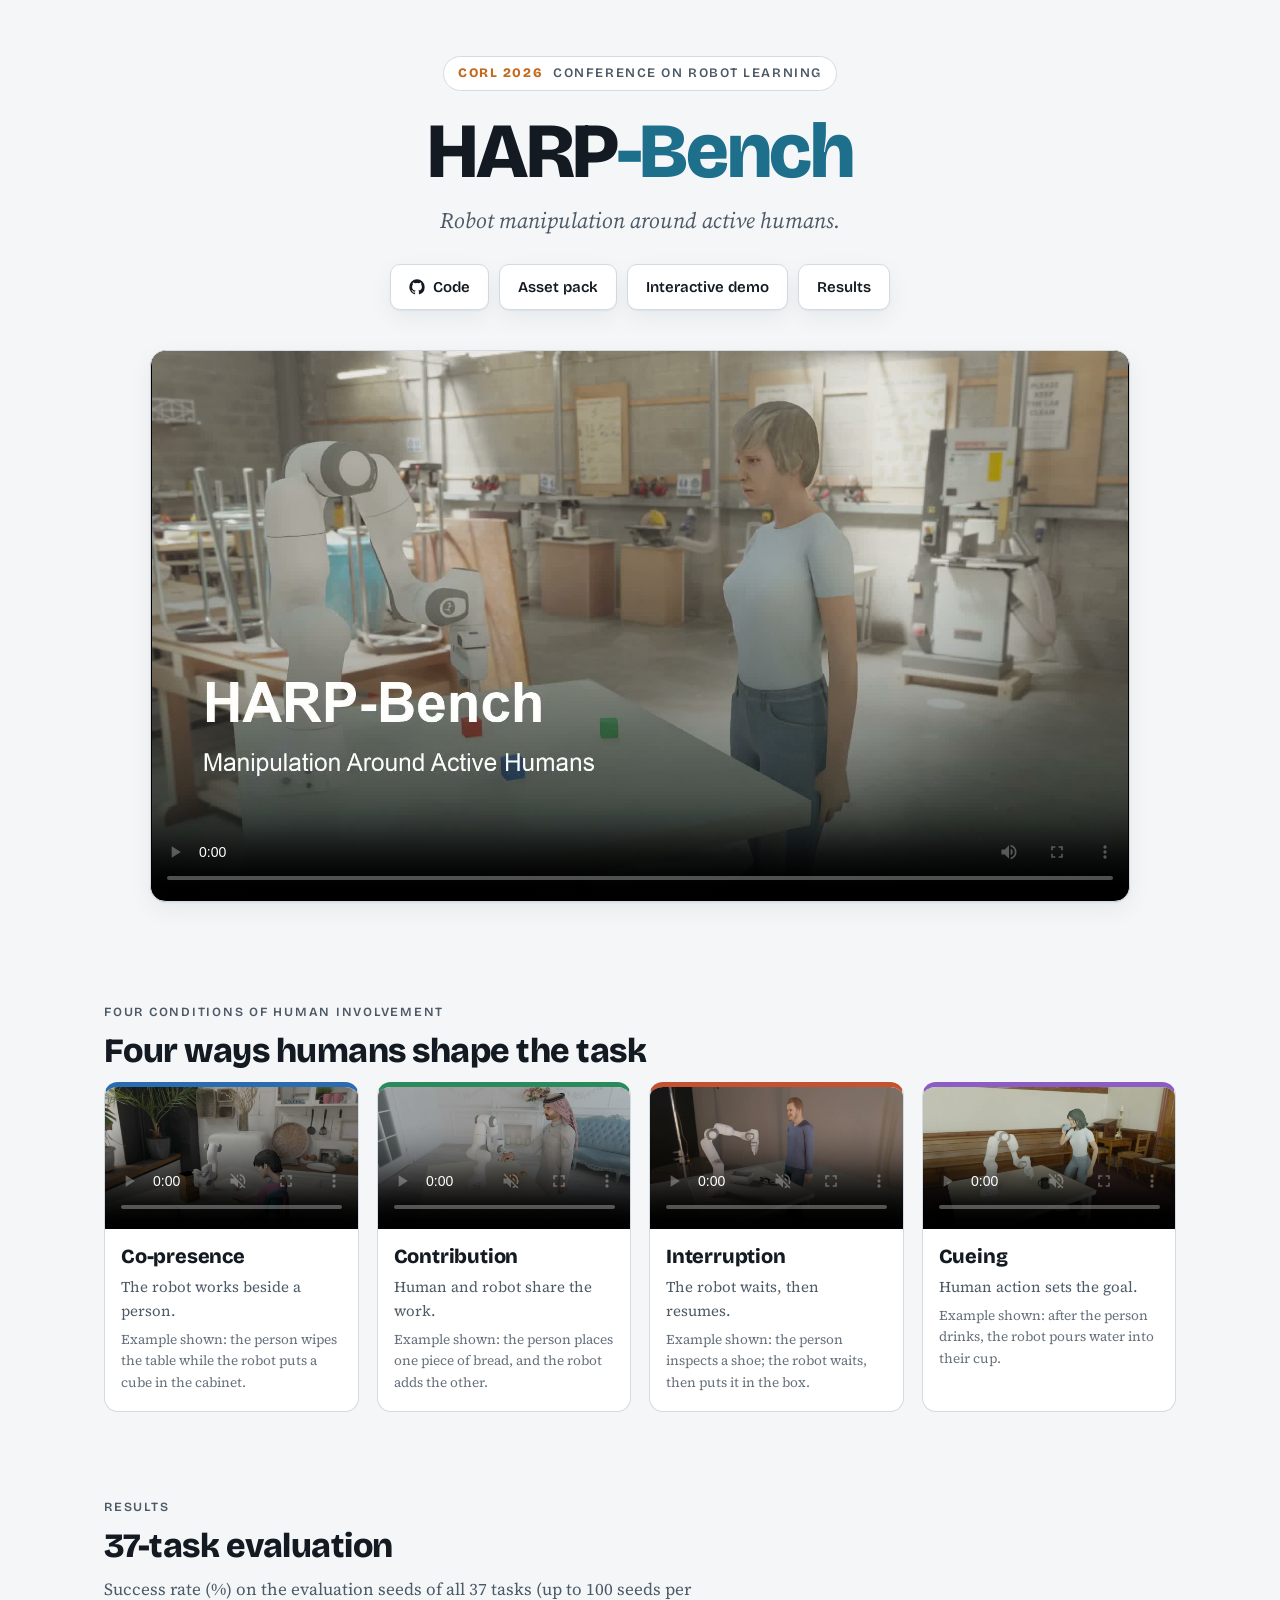
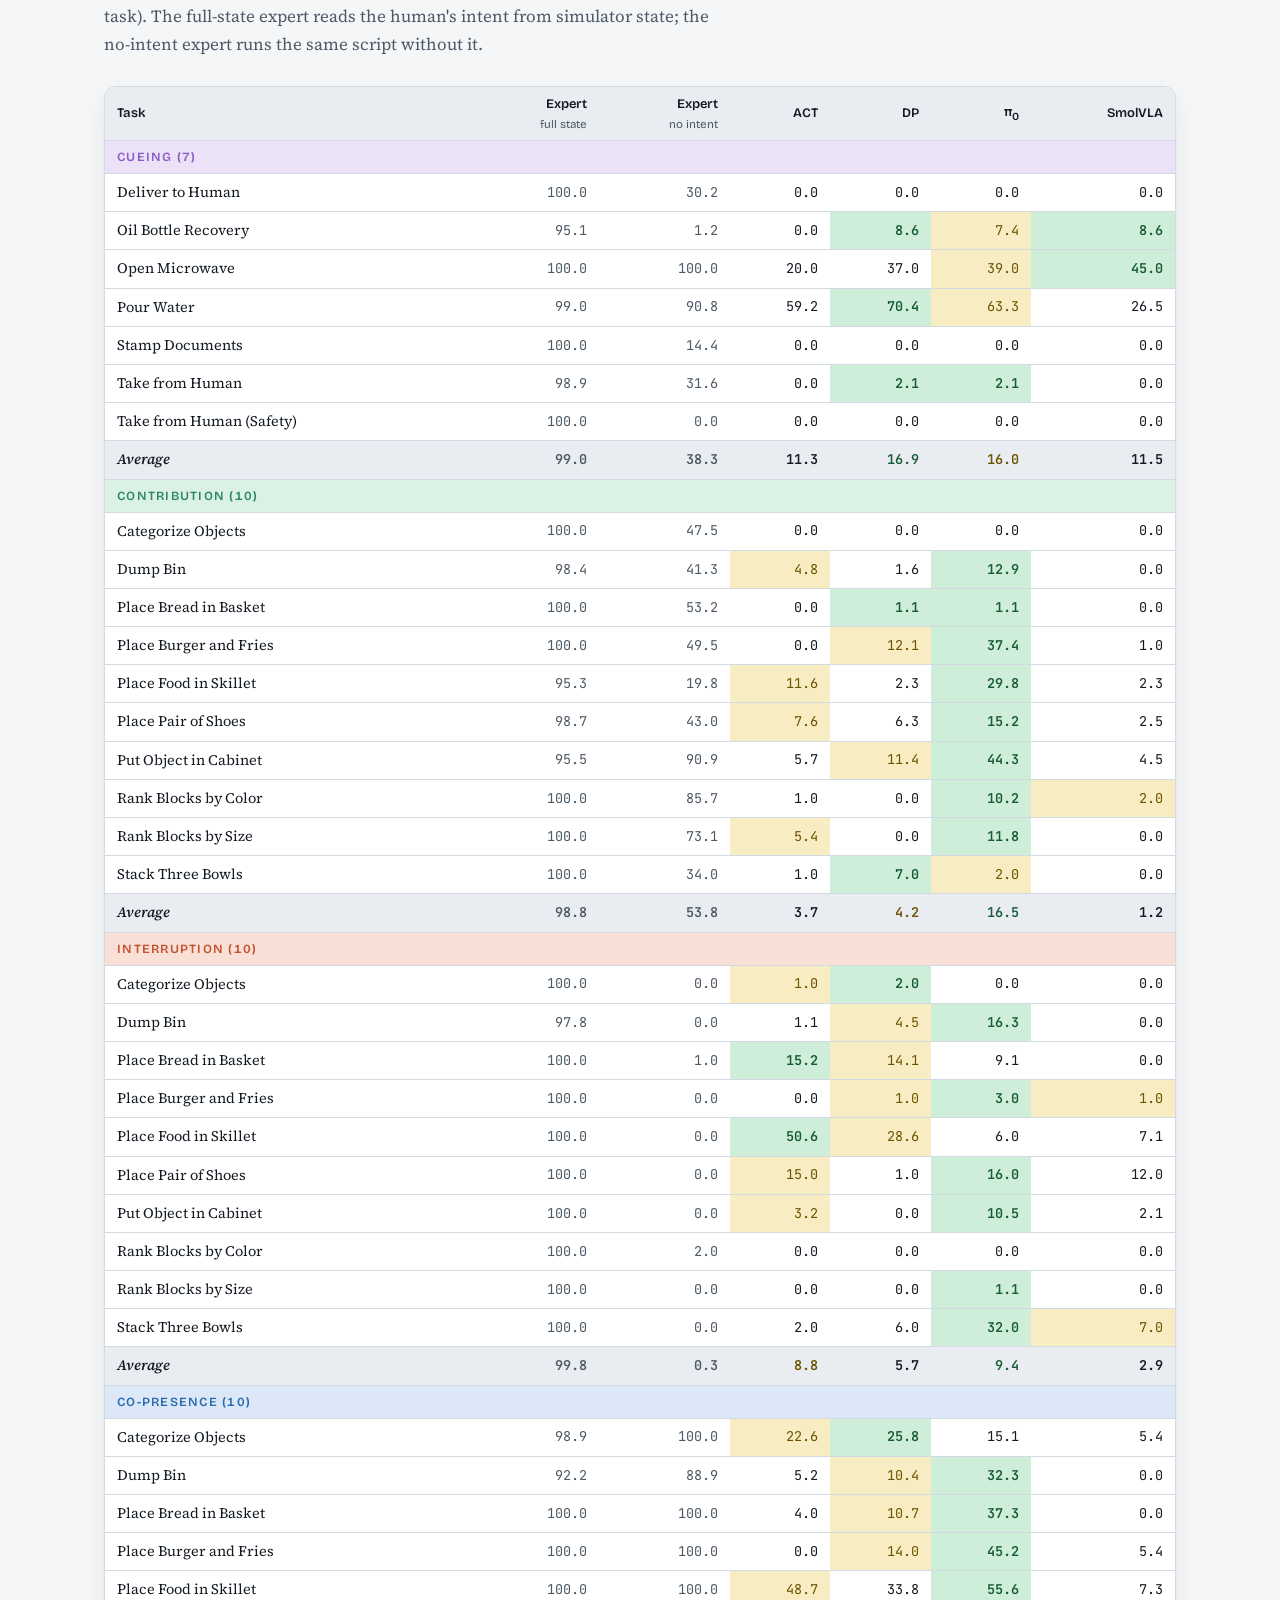
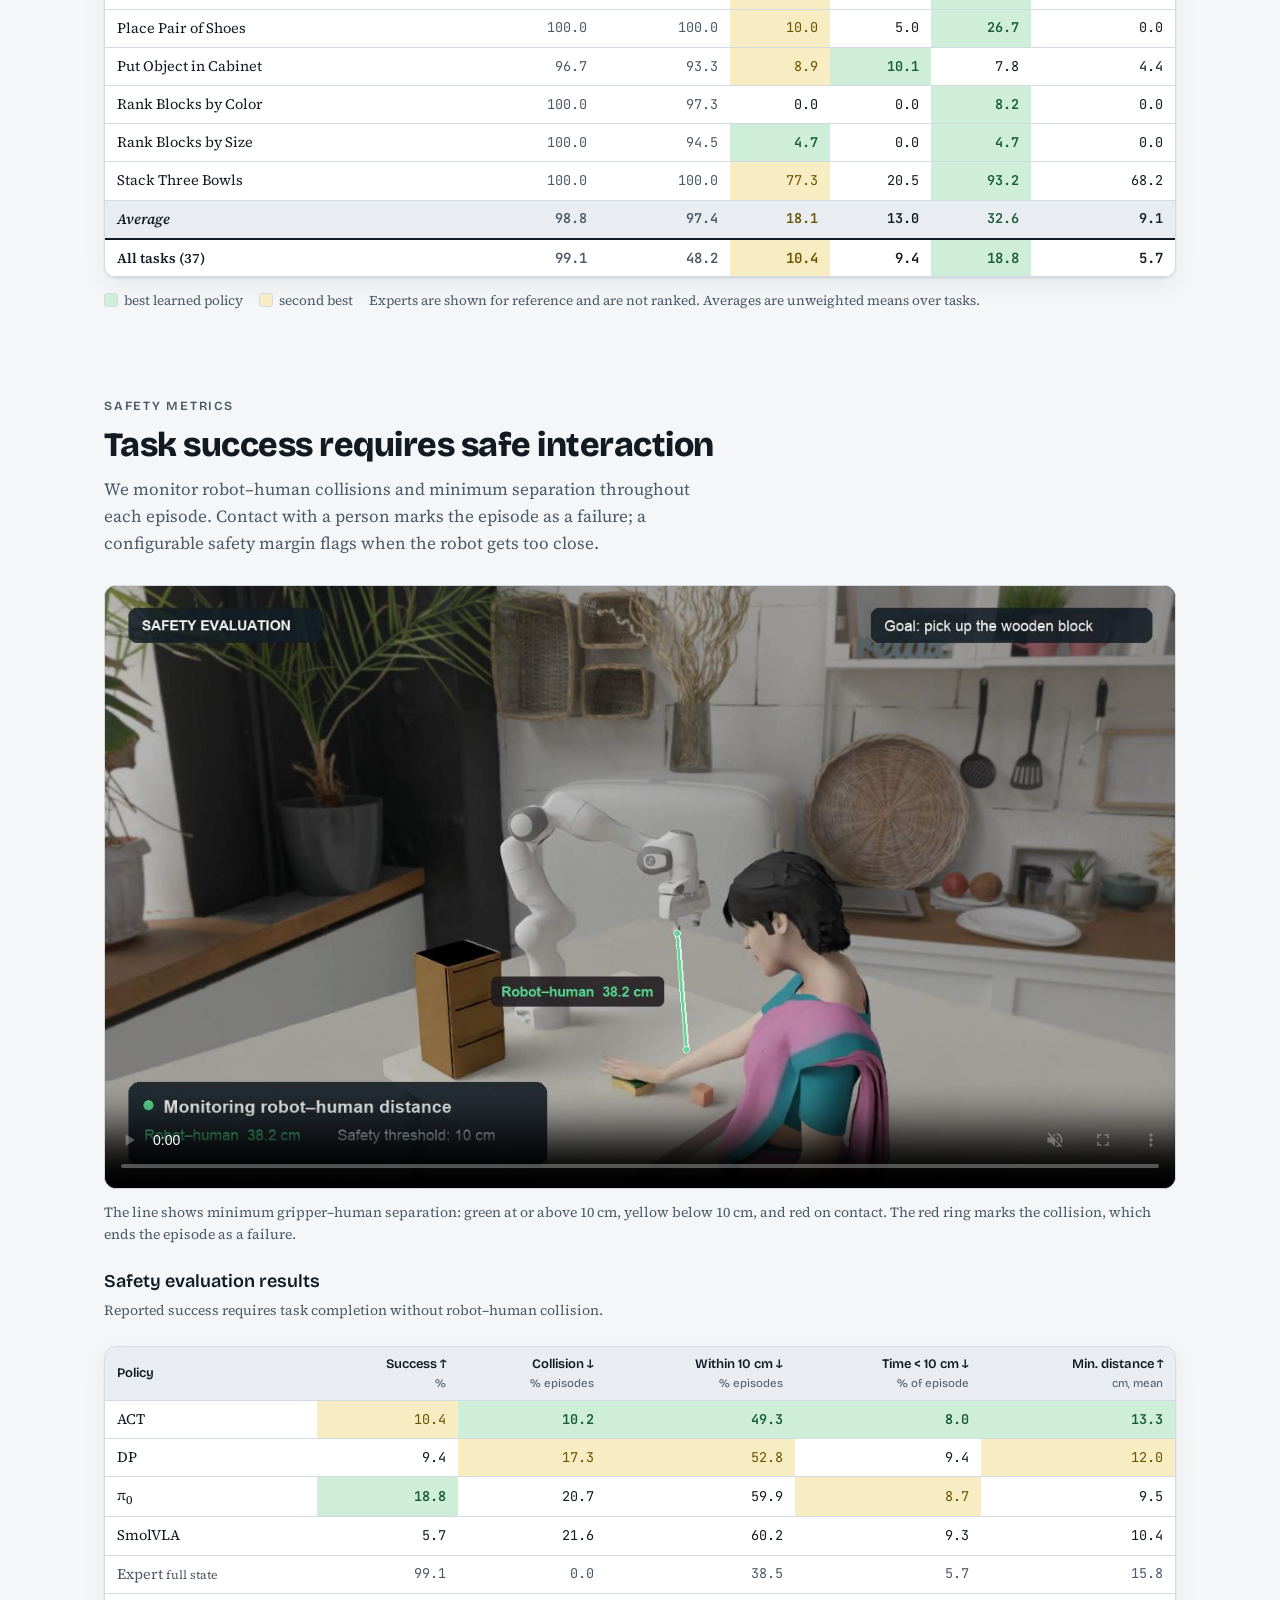
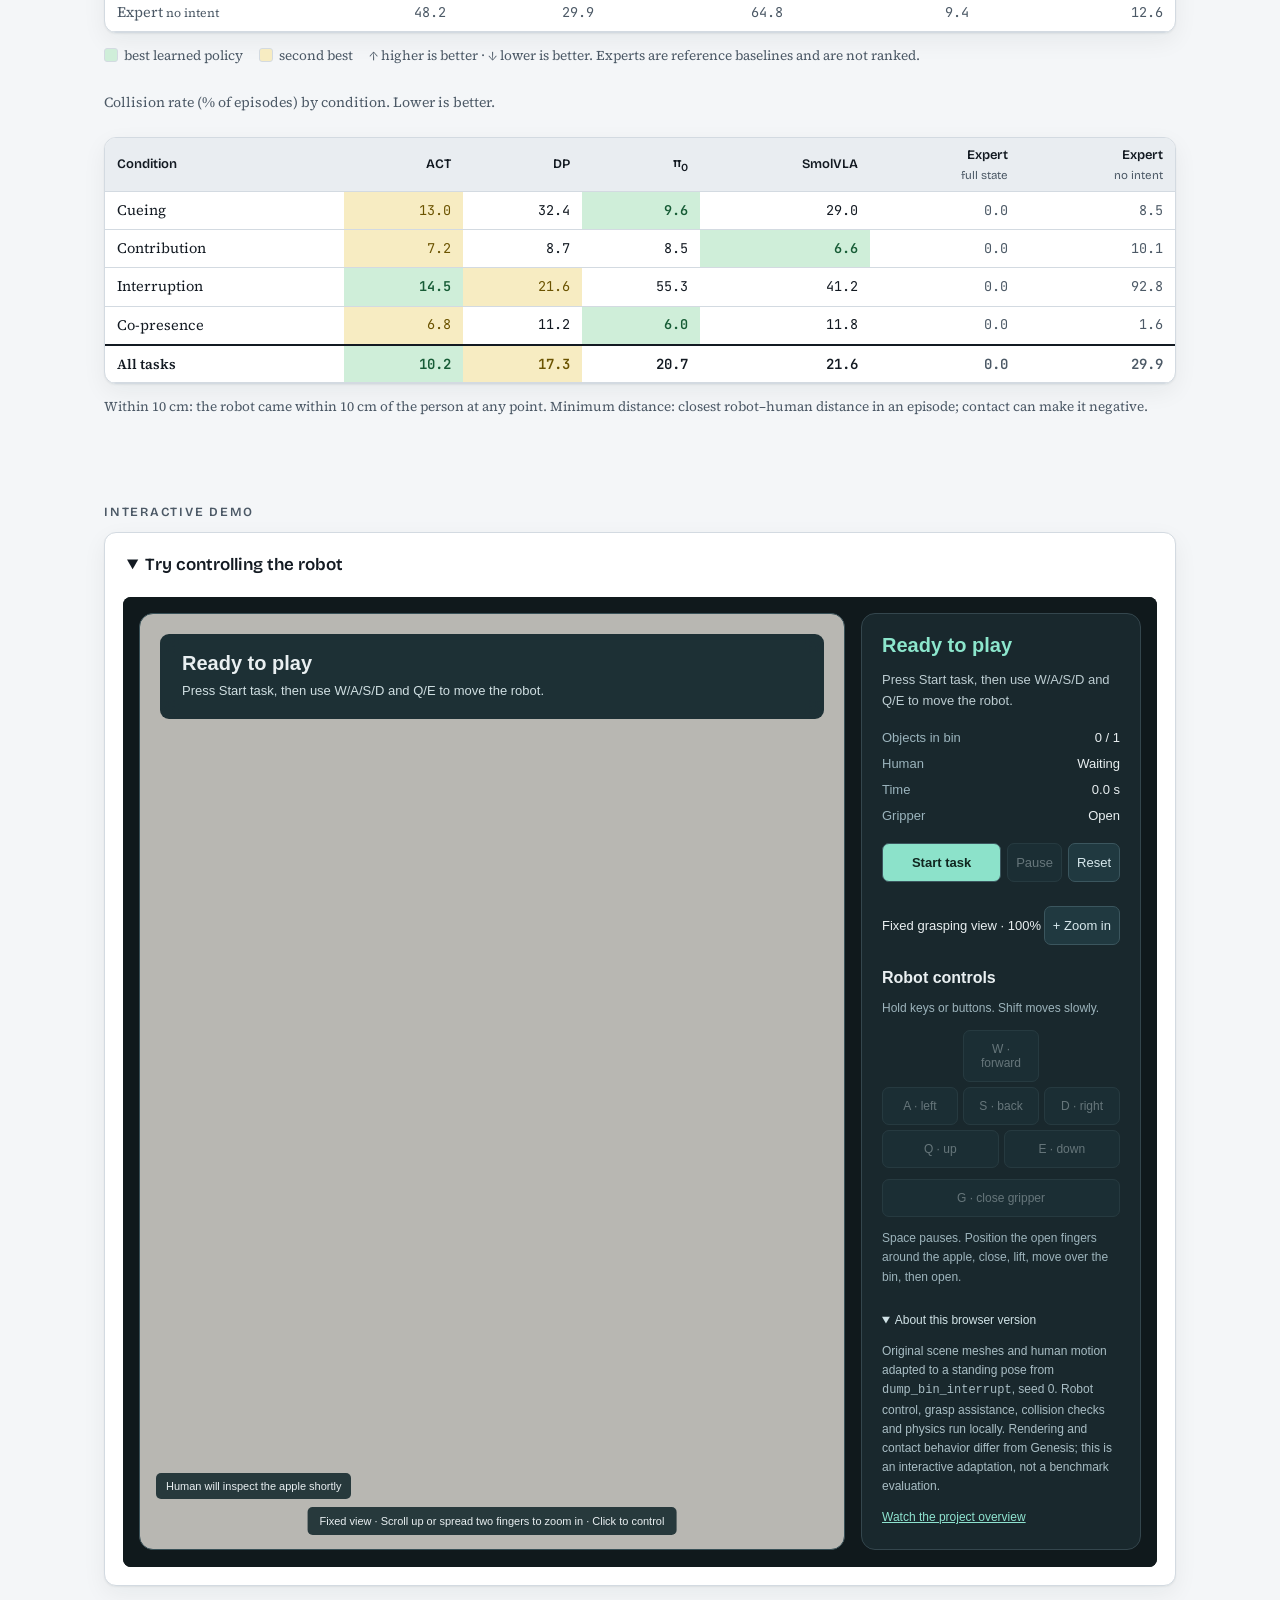
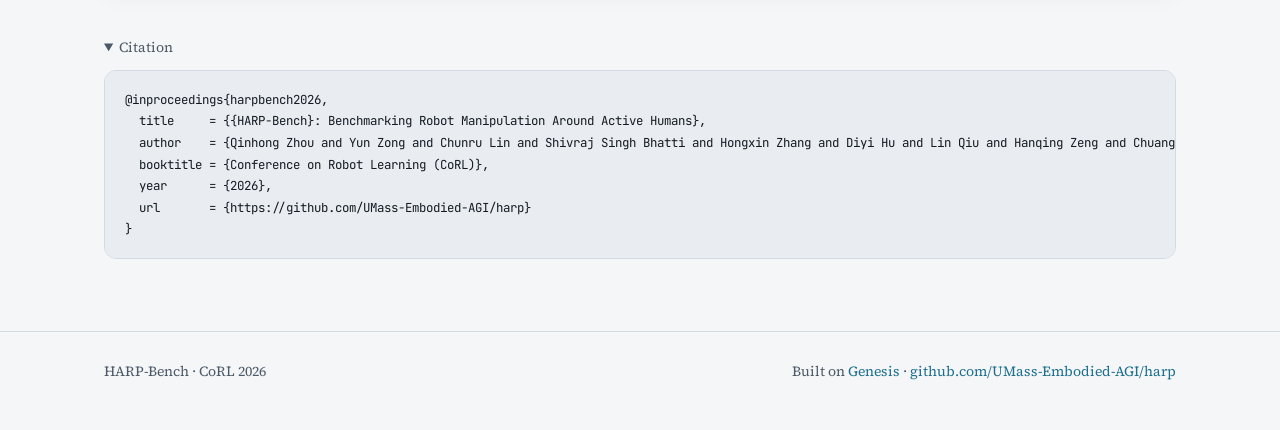
==== index.html @ bd12d437 "Add current HARP-Bench project website" ====
<!DOCTYPE html>
<html lang="en">
<head>
<meta charset="utf-8">
<meta name="viewport" content="width=device-width, initial-scale=1">
<title>HARP-Bench</title>
<meta name="description" content="A simulated benchmark of 37 human-present manipulation tasks across four conditions of human involvement, with scripted experts, safety-aware evaluation, and VLA baselines. CoRL 2026.">
<meta property="og:title" content="HARP-Bench">
<meta property="og:description" content="37 human-present manipulation tasks across cueing, contribution, interruption, and co-presence. CoRL 2026.">
<meta property="og:image" content="media/demo_poster.jpg?v=20261006-four-conditions">
<link rel="preconnect" href="https://fonts.googleapis.com">
<link rel="preconnect" href="https://fonts.gstatic.com" crossorigin>
<link rel="stylesheet" href="https://fonts.googleapis.com/css2?family=Bricolage+Grotesque:opsz,wght@12..96,400;12..96,600;12..96,800&family=Source+Serif+4:ital,opsz,wght@0,8..60,400;0,8..60,600;1,8..60,400&family=JetBrains+Mono:wght@400;600&display=swap">

<style>
:root{
  --ground:#f4f6f8;      /* cool paper */
  --ground-2:#e9edf1;    /* recessed panel */
  --panel:#ffffff;
  --ink:#131a22;
  --ink-2:#4c5966;
  --line:#d3dae1;
  --robot:#1d6f8c;       /* robot: deep teal */
  --robot-soft:#d8ecf2;
  --human:#c46a1f;       /* human: warm ochre */
  --human-soft:#f6e4d2;
  /* four conditions of human involvement */
  --c-cue:#8a5cc4;   --c-cue-soft:#ebe2f7;
  --c-con:#2a8a5c;   --c-con-soft:#dcf1e6;
  --c-int:#c4512f;   --c-int-soft:#f8e0d7;
  --c-cop:#2b6cb0;   --c-cop-soft:#dce8f7;
  --best:#cfeed9;  --best-ink:#175c36;
  --second:#f7ecc2; --second-ink:#6b5300;
  --shadow:0 1px 2px rgba(19,26,34,.06),0 8px 24px rgba(19,26,34,.06);
  color-scheme:light;
}
@media (prefers-color-scheme: dark){
  :root:not([data-theme="light"]){
    --ground:#0f151b; --ground-2:#151d25; --panel:#1a232d;
    --ink:#e7edf3; --ink-2:#a3b0bd; --line:#2b3743;
    --robot:#5cc0dd; --robot-soft:#153845;
    --human:#e8a25a; --human-soft:#3d2a16;
    --c-cue:#b79aea; --c-cue-soft:#2b2140;
    --c-con:#6fd39e; --c-con-soft:#153826;
    --c-int:#f08a68; --c-int-soft:#3e2118;
    --c-cop:#7fb0ee; --c-cop-soft:#182b44;
    --best:#1e4a31; --best-ink:#b6f0cc;
    --second:#4a3d0f; --second-ink:#f5df8f;
    --shadow:0 1px 2px rgba(0,0,0,.4),0 8px 24px rgba(0,0,0,.35);
    color-scheme:dark;
  }
}
:root[data-theme="dark"]{
  --ground:#0f151b; --ground-2:#151d25; --panel:#1a232d;
  --ink:#e7edf3; --ink-2:#a3b0bd; --line:#2b3743;
  --robot:#5cc0dd; --robot-soft:#153845;
  --human:#e8a25a; --human-soft:#3d2a16;
  --c-cue:#b79aea; --c-cue-soft:#2b2140;
  --c-con:#6fd39e; --c-con-soft:#153826;
  --c-int:#f08a68; --c-int-soft:#3e2118;
  --c-cop:#7fb0ee; --c-cop-soft:#182b44;
  --best:#1e4a31; --best-ink:#b6f0cc;
  --second:#4a3d0f; --second-ink:#f5df8f;
  --shadow:0 1px 2px rgba(0,0,0,.4),0 8px 24px rgba(0,0,0,.35);
  color-scheme:dark;
}

*{box-sizing:border-box}
html{scroll-behavior:smooth}
@media (prefers-reduced-motion: reduce){html{scroll-behavior:auto}}
body{
  margin:0;background:var(--ground);color:var(--ink);
  font-family:"Source Serif 4",Georgia,"Times New Roman",serif;
  font-size:17px;line-height:1.6;
  -webkit-font-smoothing:antialiased;
}
a{color:var(--robot);text-decoration:none}
a:hover{text-decoration:underline}
:focus-visible{outline:2px solid var(--robot);outline-offset:3px}
img,video{max-width:100%;display:block}

.wrap{max-width:1120px;margin:0 auto;padding-inline:24px}
.measure{max-width:68ch}
h1,h2,h3{font-family:"Bricolage Grotesque","Archivo","Helvetica Neue",Arial,sans-serif;text-wrap:balance;margin:0}
h2{font-size:clamp(26px,3vw,34px);font-weight:800;letter-spacing:-.015em;line-height:1.1}
h3{font-size:18px;font-weight:600;line-height:1.3}
.eyebrow{
  font-family:"Bricolage Grotesque",sans-serif;font-size:12.5px;font-weight:600;
  letter-spacing:.14em;text-transform:uppercase;color:var(--ink-2);
}
.mono{font-family:"JetBrains Mono",ui-monospace,SFMono-Regular,Menlo,Consolas,monospace}
section{padding-block:64px 8px}
section > .wrap > .eyebrow{margin-bottom:10px}
section > .wrap > h2{margin-bottom:12px}
.lede{color:var(--ink-2);font-size:17px;margin:0 0 28px}

/* ---------- header ---------- */
header{padding-block:56px 24px;text-align:center}
.conf{
  display:inline-flex;align-items:center;gap:10px;
  font-family:"Bricolage Grotesque",sans-serif;font-weight:600;font-size:13px;
  letter-spacing:.12em;text-transform:uppercase;color:var(--ink-2);
  border:1px solid var(--line);border-radius:999px;padding:6px 14px;background:var(--panel);
}
.conf b{color:var(--human);font-weight:800}
h1{
  font-size:clamp(40px,7vw,78px);font-weight:800;letter-spacing:-.03em;line-height:.98;
  margin:22px auto 14px;max-width:16ch;
}
h1 .hr{color:var(--robot)}
.tagline{font-size:clamp(18px,2.2vw,22px);color:var(--ink-2);max-width:40ch;margin:0 auto;font-style:italic}
.btns{margin-top:26px;display:flex;gap:10px;justify-content:center;flex-wrap:wrap}
.btn{
  display:inline-flex;align-items:center;gap:8px;padding:10px 18px;border-radius:10px;
  font-family:"Bricolage Grotesque",sans-serif;font-weight:600;font-size:15px;
  border:1px solid var(--line);background:var(--panel);color:var(--ink);box-shadow:var(--shadow);
}
.btn:hover{text-decoration:none;border-color:var(--robot)}
.btn.primary{background:var(--robot);border-color:var(--robot);color:#fff}
.btn.primary:hover{filter:brightness(1.08)}
.btn svg{width:16px;height:16px;fill:currentColor}

.hero{margin:40px auto 0;max-width:980px}
.hero video{width:100%;aspect-ratio:16/9;border-radius:16px;border:1px solid var(--line);background:#000;box-shadow:var(--shadow)}
.hero-cap{color:var(--ink-2);font-size:14px;margin:10px 0 0;text-align:center}

/* ---------- numbers ---------- */
.numbers{
  display:grid;grid-template-columns:repeat(auto-fit,minmax(130px,1fr));gap:0;
  border-top:1px solid var(--line);border-bottom:1px solid var(--line);margin-top:40px;
}
.num{padding:18px 8px;text-align:center}
.num b{display:block;font-family:"Bricolage Grotesque",sans-serif;font-size:36px;font-weight:800;letter-spacing:-.02em;line-height:1;color:var(--ink);font-variant-numeric:tabular-nums}
.num span{display:block;margin-top:6px;font-size:13.5px;color:var(--ink-2)}

/* ---------- abstract ---------- */
.abstract p{margin:0 0 1em}
.abstract p:first-of-type::first-letter{font-family:"Bricolage Grotesque",sans-serif;font-weight:800;font-size:2.6em;line-height:.8;float:left;padding:6px 8px 0 0;color:var(--robot)}

/* ---------- conditions ---------- */
.conds{display:grid;gap:18px;grid-template-columns:repeat(auto-fit,minmax(240px,1fr))}
.cond{
  background:var(--panel);border:1px solid var(--line);border-radius:14px;overflow:hidden;
  border-top:5px solid var(--c);display:flex;flex-direction:column;
}
.cond video{width:100%;aspect-ratio:16/9;object-fit:cover;background:#000}
.cond .body{padding:14px 16px 18px;display:flex;flex-direction:column;gap:6px;flex:1}
.cond .role{font-family:"Bricolage Grotesque",sans-serif;font-size:12px;font-weight:600;letter-spacing:.12em;text-transform:uppercase;color:var(--c)}
.cond h3{font-size:20px;font-weight:800;letter-spacing:-.01em}
.cond p{margin:0;font-size:15px;color:var(--ink-2)}
.cond p.example{font-size:13.5px;color:var(--ink-2);opacity:.85}
.cue{--c:var(--c-cue);--c-soft:var(--c-cue-soft)}
.con{--c:var(--c-con);--c-soft:var(--c-con-soft)}
.int{--c:var(--c-int);--c-soft:var(--c-int-soft)}
.cop{--c:var(--c-cop);--c-soft:var(--c-cop-soft)}

/* ---------- results ---------- */
.tablewrap{overflow-x:auto;border:1px solid var(--line);border-radius:12px;background:var(--panel);box-shadow:var(--shadow)}
table.results{border-collapse:collapse;width:100%;min-width:760px;font-size:14.5px}
.results th,.results td{padding:7px 12px;text-align:right;border-bottom:1px solid var(--line);white-space:nowrap}
.results th:first-child,.results td:first-child{text-align:left}
.results thead th{font-family:"Bricolage Grotesque",sans-serif;font-weight:600;font-size:13px;background:var(--ground-2);position:sticky;top:0}
.results thead th small{display:block;font-weight:400;color:var(--ink-2);font-size:11.5px}
.results td{font-family:"JetBrains Mono",ui-monospace,monospace;font-variant-numeric:tabular-nums;font-size:13.5px}
.results td:first-child{font-family:"Source Serif 4",serif;font-size:14.5px}
.results tr.group td{
  font-family:"Bricolage Grotesque",sans-serif;font-weight:600;font-size:12.5px;letter-spacing:.1em;text-transform:uppercase;
  color:var(--c);background:var(--c-soft);padding-block:6px;text-align:left;
}
.results tr.avg td{font-weight:600;background:var(--ground-2)}
.results tr.avg td:first-child{font-style:italic}
.results tr.all td{font-weight:600;border-top:2px solid var(--ink);font-size:14px}
.results td.best{background:var(--best);color:var(--best-ink);font-weight:600}
.results td.second{background:var(--second);color:var(--second-ink)}
.results td.exp{color:var(--ink-2)}
.legend{display:flex;flex-wrap:wrap;gap:16px;margin:12px 0 0;font-size:13.5px;color:var(--ink-2)}
.legend i{display:inline-block;width:14px;height:14px;border-radius:3px;vertical-align:-2px;margin-right:6px;border:1px solid var(--line)}
.findings{display:grid;gap:14px;grid-template-columns:repeat(auto-fit,minmax(260px,1fr));margin-top:26px}
.finding{border-left:3px solid var(--robot);padding:2px 0 2px 14px}
.finding b{font-family:"Bricolage Grotesque",sans-serif;font-weight:600;display:block;margin-bottom:4px}
.finding p{margin:0;font-size:15px;color:var(--ink-2)}

/* ---------- baselines ---------- */
.baselines{display:grid;gap:14px;grid-template-columns:repeat(auto-fit,minmax(200px,1fr))}
.bl{background:var(--panel);border:1px solid var(--line);border-radius:12px;padding:16px 18px}
.bl h3{font-size:17px;font-weight:800;letter-spacing:-.01em}
.bl .kind{font-family:"Bricolage Grotesque",sans-serif;font-size:11.5px;letter-spacing:.1em;text-transform:uppercase;color:var(--ink-2);margin:2px 0 8px}
.bl p{margin:0;font-size:14.5px;color:var(--ink-2)}

.section-intro{margin:0;color:var(--ink-2);font-size:15px}
.facts{display:grid;gap:0;border-top:1px solid var(--line)}
.fact{display:grid;grid-template-columns:96px 1fr;gap:14px;padding:12px 0;border-bottom:1px solid var(--line);align-items:baseline}
.fact b{font-family:"Bricolage Grotesque",sans-serif;font-size:26px;font-weight:800;letter-spacing:-.02em;font-variant-numeric:tabular-nums;color:var(--human)}
.fact span{font-size:15px;color:var(--ink-2)}
.fact span code{font-family:"JetBrains Mono",monospace;font-size:12.5px}

/* ---------- code ---------- */
pre{
  background:var(--ground-2);border:1px solid var(--line);border-radius:12px;padding:18px 20px;
  overflow-x:auto;font-family:"JetBrains Mono",ui-monospace,SFMono-Regular,Menlo,Consolas,monospace;
  font-size:13.5px;line-height:1.6;margin:0;color:var(--ink);
}
pre .c{color:var(--ink-2)}
code{font-family:"JetBrains Mono",ui-monospace,monospace;font-size:.92em}
.twocol{display:grid;grid-template-columns:1fr 1fr;gap:20px}
.twocol>div{min-width:0}
.twocol h3{margin-bottom:10px}

footer{margin-top:72px;padding-block:28px 48px;border-top:1px solid var(--line);color:var(--ink-2);font-size:14px}
footer .wrap{display:flex;justify-content:space-between;gap:16px;flex-wrap:wrap}

@media (max-width:760px){
  header{padding-block:40px 20px}
  section{padding-block:48px 8px}
}

.interactive-disclosure{border:1px solid var(--line);border-radius:12px;background:var(--panel);box-shadow:var(--shadow);overflow:hidden}
.interactive-disclosure summary{cursor:pointer;padding:18px 22px;font-family:"Bricolage Grotesque",sans-serif;font-weight:600}
.interactive-disclosure .interactive-body{padding:0 18px 18px}
.interactive-frame{display:block;width:100%;height:820px;border:0;border-radius:8px;background:#10191c}
#interactive-demo .wrap{max-width:1120px}
.safety-video{margin:24px 0 12px;border:1px solid var(--line);border-radius:12px;overflow:hidden;background:#10191f}
.safety-video video{width:100%;height:auto}
.safety-note{color:var(--ink-2);font-size:14px;margin:0 0 24px}
.results.safety{min-width:640px}
.results.safety tr.exprow td{color:var(--ink-2)}
.safety-h{margin:8px 0 6px}
.safety-gap{margin-top:24px}
.safety-pending{border:1px dashed var(--line);border-radius:12px;padding:22px 24px;background:var(--panel);color:var(--ink-2)}
.safety-pending h3{color:var(--ink);margin-bottom:6px}
.safety-pending p{margin:0;font-size:15px}
.citation-disclosure{max-width:1120px;margin:42px auto 0;padding:0 24px}
.citation-disclosure summary{cursor:pointer;color:var(--ink-2);font-size:14px}
.citation-disclosure pre{margin-top:12px}
</style>
</head>
<body>

<header>
  <div class="wrap">
    <span class="conf"><b>CoRL 2026</b> Conference on Robot Learning</span>
    <h1>HARP<span class="hr">-Bench</span></h1>
    <p class="tagline">Robot manipulation around active humans.</p>

    <div class="btns">
      <a class="btn" href="https://github.com/UMass-Embodied-AGI/harp">
        <svg viewBox="0 0 24 24"><path d="M12 .5A11.5 11.5 0 0 0 .5 12c0 5.08 3.29 9.39 7.86 10.91.58.1.79-.25.79-.56v-2c-3.2.7-3.88-1.37-3.88-1.37-.52-1.33-1.28-1.68-1.28-1.68-1.04-.71.08-.7.08-.7 1.15.08 1.76 1.18 1.76 1.18 1.03 1.76 2.69 1.25 3.35.96.1-.75.4-1.25.73-1.54-2.55-.29-5.24-1.28-5.24-5.69 0-1.26.45-2.28 1.18-3.09-.12-.29-.51-1.46.11-3.05 0 0 .96-.31 3.16 1.18a10.9 10.9 0 0 1 5.76 0c2.2-1.49 3.16-1.18 3.16-1.18.62 1.59.23 2.76.11 3.05.74.81 1.18 1.83 1.18 3.09 0 4.42-2.69 5.39-5.26 5.68.41.36.78 1.06.78 2.14v3.17c0 .31.21.67.8.56A11.5 11.5 0 0 0 23.5 12 11.5 11.5 0 0 0 12 .5z"/></svg>Code</a>
      <a class="btn" href="https://huggingface.co/datasets/zhouqh/harp-bench-assets">Asset pack</a>
      <a class="btn" href="#interactive-demo">Interactive demo</a>
      <a class="btn" href="#results">Results</a>
    </div>

    <div class="hero">
      <video src="media/harp_bench_demo.mp4?v=20261106-37tasks" poster="media/demo_poster.jpg?v=20261006-four-conditions" controls playsinline preload="metadata" aria-label="HARP-Bench project demo with English narration"><track kind="captions" src="media/harp_bench_narration_en.vtt?v=20261106-37tasks" srclang="en" label="English"></video>
    </div>

  </div>
</header>

<section id="conditions">
  <div class="wrap">
    <p class="eyebrow">Four conditions of human involvement</p>
    <h2>Four ways humans shape the task</h2>
    <div class="conds">
      <div class="cond cop">
        <video data-src="media/copresence_loop.mp4?v=20261006-copresence-trim" poster="media/copresence.jpg?v=20261006-copresence-trim" controls muted loop playsinline preload="none" aria-label="Co-presence: Layla in pink and teal wipes the table with her palm resting on a sponge while the robot handles a cube beside her"></video>
        <div class="body"><h3>Co-presence</h3><p>The robot works beside a person.</p><p class="example">Example shown: the person wipes the table while the robot puts a cube in the cabinet.</p></div>
      </div>
      <div class="cond con">
        <video data-src="media/contribution_action_loop.mp4?v=20261006-reviewed-exr" poster="media/contribution.jpg?v=20261006-reviewed-exr" controls muted loop playsinline preload="none" aria-label="Contribution: the person places one piece of bread in the basket, and the robot adds the other"></video>
        <div class="body"><h3>Contribution</h3><p>Human and robot share the work.</p><p class="example">Example shown: the person places one piece of bread, and the robot adds the other.</p></div>
      </div>
      <div class="cond int">
        <video data-src="media/interruption_loop.mp4?v=20261006-reviewed-exr" poster="media/interruption.jpg?v=20261006-reviewed-exr" controls muted loop playsinline preload="none" aria-label="Interruption: standing Morten inspects a shoe and returns it; the robot waits, then resumes placing it in the shoebox"></video>
        <div class="body"><h3>Interruption</h3><p>The robot waits, then resumes.</p><p class="example">Example shown: the person inspects a shoe; the robot waits, then puts it in the box.</p></div>
      </div>
      <div class="cond cue">
        <video data-src="media/cueing_loop.mp4?v=20261006-reviewed-exr" poster="media/cueing.jpg?v=20261006-reviewed-exr" controls muted loop playsinline preload="none" aria-label="Cueing: a person drinks from a cup, then the robot pours water into it"></video>
        <div class="body"><h3>Cueing</h3><p>Human action sets the goal.</p><p class="example">Example shown: after the person drinks, the robot pours water into their cup.</p></div>
      </div>
    </div>
  </div>
</section>

<section id="results">
  <div class="wrap">
    <p class="eyebrow">Results</p>
    <h2>37-task evaluation</h2>
    <p class="lede measure">Success rate (%) on the evaluation seeds of all 37 tasks (up to 100 seeds per task). The full-state expert reads the human's intent from simulator state; the no-intent expert runs the same script without it.</p>
    <div class="tablewrap">
    <table class="results">
      <thead><tr>
        <th>Task</th>
        <th>Expert<small>full state</small></th>
        <th>Expert<small>no intent</small></th>
        <th>ACT</th><th>DP</th><th>&pi;<sub>0</sub></th><th>SmolVLA</th>
      </tr></thead>
      <tbody>
        <tr class="group cue"><td colspan="7">Cueing (7)</td></tr>
        <tr><td>Deliver to Human</td><td class="exp">100.0</td><td class="exp">30.2</td><td>0.0</td><td>0.0</td><td>0.0</td><td>0.0</td></tr>
        <tr><td>Oil Bottle Recovery</td><td class="exp">95.1</td><td class="exp">1.2</td><td>0.0</td><td class="best">8.6</td><td class="second">7.4</td><td class="best">8.6</td></tr>
        <tr><td>Open Microwave</td><td class="exp">100.0</td><td class="exp">100.0</td><td>20.0</td><td>37.0</td><td class="second">39.0</td><td class="best">45.0</td></tr>
        <tr><td>Pour Water</td><td class="exp">99.0</td><td class="exp">90.8</td><td>59.2</td><td class="best">70.4</td><td class="second">63.3</td><td>26.5</td></tr>
        <tr><td>Stamp Documents</td><td class="exp">100.0</td><td class="exp">14.4</td><td>0.0</td><td>0.0</td><td>0.0</td><td>0.0</td></tr>
        <tr><td>Take from Human</td><td class="exp">98.9</td><td class="exp">31.6</td><td>0.0</td><td class="best">2.1</td><td class="best">2.1</td><td>0.0</td></tr>
        <tr><td>Take from Human (Safety)</td><td class="exp">100.0</td><td class="exp">0.0</td><td>0.0</td><td>0.0</td><td>0.0</td><td>0.0</td></tr>
        <tr class="avg"><td>Average</td><td class="exp">99.0</td><td class="exp">38.3</td><td>11.3</td><td class="best">16.9</td><td class="second">16.0</td><td>11.5</td></tr>

        <tr class="group con"><td colspan="7">Contribution (10)</td></tr>
        <tr><td>Categorize Objects</td><td class="exp">100.0</td><td class="exp">47.5</td><td>0.0</td><td>0.0</td><td>0.0</td><td>0.0</td></tr>
        <tr><td>Dump Bin</td><td class="exp">98.4</td><td class="exp">41.3</td><td class="second">4.8</td><td>1.6</td><td class="best">12.9</td><td>0.0</td></tr>
        <tr><td>Place Bread in Basket</td><td class="exp">100.0</td><td class="exp">53.2</td><td>0.0</td><td class="best">1.1</td><td class="best">1.1</td><td>0.0</td></tr>
        <tr><td>Place Burger and Fries</td><td class="exp">100.0</td><td class="exp">49.5</td><td>0.0</td><td class="second">12.1</td><td class="best">37.4</td><td>1.0</td></tr>
        <tr><td>Place Food in Skillet</td><td class="exp">95.3</td><td class="exp">19.8</td><td class="second">11.6</td><td>2.3</td><td class="best">29.8</td><td>2.3</td></tr>
        <tr><td>Place Pair of Shoes</td><td class="exp">98.7</td><td class="exp">43.0</td><td class="second">7.6</td><td>6.3</td><td class="best">15.2</td><td>2.5</td></tr>
        <tr><td>Put Object in Cabinet</td><td class="exp">95.5</td><td class="exp">90.9</td><td>5.7</td><td class="second">11.4</td><td class="best">44.3</td><td>4.5</td></tr>
        <tr><td>Rank Blocks by Color</td><td class="exp">100.0</td><td class="exp">85.7</td><td>1.0</td><td>0.0</td><td class="best">10.2</td><td class="second">2.0</td></tr>
        <tr><td>Rank Blocks by Size</td><td class="exp">100.0</td><td class="exp">73.1</td><td class="second">5.4</td><td>0.0</td><td class="best">11.8</td><td>0.0</td></tr>
        <tr><td>Stack Three Bowls</td><td class="exp">100.0</td><td class="exp">34.0</td><td>1.0</td><td class="best">7.0</td><td class="second">2.0</td><td>0.0</td></tr>
        <tr class="avg"><td>Average</td><td class="exp">98.8</td><td class="exp">53.8</td><td>3.7</td><td class="second">4.2</td><td class="best">16.5</td><td>1.2</td></tr>

        <tr class="group int"><td colspan="7">Interruption (10)</td></tr>
        <tr><td>Categorize Objects</td><td class="exp">100.0</td><td class="exp">0.0</td><td class="second">1.0</td><td class="best">2.0</td><td>0.0</td><td>0.0</td></tr>
        <tr><td>Dump Bin</td><td class="exp">97.8</td><td class="exp">0.0</td><td>1.1</td><td class="second">4.5</td><td class="best">16.3</td><td>0.0</td></tr>
        <tr><td>Place Bread in Basket</td><td class="exp">100.0</td><td class="exp">1.0</td><td class="best">15.2</td><td class="second">14.1</td><td>9.1</td><td>0.0</td></tr>
        <tr><td>Place Burger and Fries</td><td class="exp">100.0</td><td class="exp">0.0</td><td>0.0</td><td class="second">1.0</td><td class="best">3.0</td><td class="second">1.0</td></tr>
        <tr><td>Place Food in Skillet</td><td class="exp">100.0</td><td class="exp">0.0</td><td class="best">50.6</td><td class="second">28.6</td><td>6.0</td><td>7.1</td></tr>
        <tr><td>Place Pair of Shoes</td><td class="exp">100.0</td><td class="exp">0.0</td><td class="second">15.0</td><td>1.0</td><td class="best">16.0</td><td>12.0</td></tr>
        <tr><td>Put Object in Cabinet</td><td class="exp">100.0</td><td class="exp">0.0</td><td class="second">3.2</td><td>0.0</td><td class="best">10.5</td><td>2.1</td></tr>
        <tr><td>Rank Blocks by Color</td><td class="exp">100.0</td><td class="exp">2.0</td><td>0.0</td><td>0.0</td><td>0.0</td><td>0.0</td></tr>
        <tr><td>Rank Blocks by Size</td><td class="exp">100.0</td><td class="exp">0.0</td><td>0.0</td><td>0.0</td><td class="best">1.1</td><td>0.0</td></tr>
        <tr><td>Stack Three Bowls</td><td class="exp">100.0</td><td class="exp">0.0</td><td>2.0</td><td>6.0</td><td class="best">32.0</td><td class="second">7.0</td></tr>
        <tr class="avg"><td>Average</td><td class="exp">99.8</td><td class="exp">0.3</td><td class="second">8.8</td><td>5.7</td><td class="best">9.4</td><td>2.9</td></tr>

        <tr class="group cop"><td colspan="7">Co-presence (10)</td></tr>
        <tr><td>Categorize Objects</td><td class="exp">98.9</td><td class="exp">100.0</td><td class="second">22.6</td><td class="best">25.8</td><td>15.1</td><td>5.4</td></tr>
        <tr><td>Dump Bin</td><td class="exp">92.2</td><td class="exp">88.9</td><td>5.2</td><td class="second">10.4</td><td class="best">32.3</td><td>0.0</td></tr>
        <tr><td>Place Bread in Basket</td><td class="exp">100.0</td><td class="exp">100.0</td><td>4.0</td><td class="second">10.7</td><td class="best">37.3</td><td>0.0</td></tr>
        <tr><td>Place Burger and Fries</td><td class="exp">100.0</td><td class="exp">100.0</td><td>0.0</td><td class="second">14.0</td><td class="best">45.2</td><td>5.4</td></tr>
        <tr><td>Place Food in Skillet</td><td class="exp">100.0</td><td class="exp">100.0</td><td class="second">48.7</td><td>33.8</td><td class="best">55.6</td><td>7.3</td></tr>
        <tr><td>Place Pair of Shoes</td><td class="exp">100.0</td><td class="exp">100.0</td><td class="second">10.0</td><td>5.0</td><td class="best">26.7</td><td>0.0</td></tr>
        <tr><td>Put Object in Cabinet</td><td class="exp">96.7</td><td class="exp">93.3</td><td class="second">8.9</td><td class="best">10.1</td><td>7.8</td><td>4.4</td></tr>
        <tr><td>Rank Blocks by Color</td><td class="exp">100.0</td><td class="exp">97.3</td><td>0.0</td><td>0.0</td><td class="best">8.2</td><td>0.0</td></tr>
        <tr><td>Rank Blocks by Size</td><td class="exp">100.0</td><td class="exp">94.5</td><td class="best">4.7</td><td>0.0</td><td class="best">4.7</td><td>0.0</td></tr>
        <tr><td>Stack Three Bowls</td><td class="exp">100.0</td><td class="exp">100.0</td><td class="second">77.3</td><td>20.5</td><td class="best">93.2</td><td>68.2</td></tr>
        <tr class="avg"><td>Average</td><td class="exp">98.8</td><td class="exp">97.4</td><td class="second">18.1</td><td>13.0</td><td class="best">32.6</td><td>9.1</td></tr>

        <tr class="all"><td>All tasks (37)</td><td class="exp">99.1</td><td class="exp">48.2</td><td class="second">10.4</td><td>9.4</td><td class="best">18.8</td><td>5.7</td></tr>
      </tbody>
    </table>
    </div>
    <p class="legend"><span><i style="background:var(--best)"></i>best learned policy</span><span><i style="background:var(--second)"></i>second best</span><span>Experts are shown for reference and are not ranked. Averages are unweighted means over tasks.</span></p>

  </div>
</section>

<section id="safety-metrics" aria-labelledby="safety-title">
  <div class="wrap">
    <p class="eyebrow">Safety metrics</p>
    <h2 id="safety-title">Task success requires safe interaction</h2>
    <p class="lede measure">We monitor robot–human collisions and minimum separation throughout each episode. Contact with a person marks the episode as a failure; a configurable safety margin flags when the robot gets too close.</p>
    <figure class="safety-video">
      <video data-src="media/safety_metrics.mp4?v=20261008-end10-contact" poster="media/safety_metrics.jpg?v=20261008-end10-contact" controls muted playsinline preload="none" aria-label="10-second continuous simulation ending on first contact: the avatar wipes normally while the robot reaches for a nearby wooden block; a green, yellow, then red line shows minimum gripper-to-human separation, with the human endpoint following the nearest body part and a red ring marks contact during the grasp attempt, ending the episode in failure"></video>
    </figure>
    <p class="safety-note">The line shows minimum gripper–human separation: green at or above 10 cm, yellow below 10 cm, and red on contact. The red ring marks the collision, which ends the episode as a failure.</p>
    <h3 class="safety-h">Safety evaluation results</h3>
    <p class="safety-note">Reported success requires task completion without robot–human collision.</p>
    <div class="tablewrap">
    <table class="results safety">
      <thead><tr><th>Policy</th><th>Success ↑<small>%</small></th><th>Collision ↓<small>% episodes</small></th><th>Within 10 cm ↓<small>% episodes</small></th><th>Time &lt; 10 cm ↓<small>% of episode</small></th><th>Min. distance ↑<small>cm, mean</small></th></tr></thead>
      <tbody>
<tr><td>ACT</td><td class="second" title="Second-best learned policy">10.4</td><td class="best" title="Best learned policy">10.2</td><td class="best" title="Best learned policy">49.3</td><td class="best" title="Best learned policy">8.0</td><td class="best" title="Best learned policy">13.3</td></tr>
<tr><td>DP</td><td>9.4</td><td class="second" title="Second-best learned policy">17.3</td><td class="second" title="Second-best learned policy">52.8</td><td>9.4</td><td class="second" title="Second-best learned policy">12.0</td></tr>
<tr><td>&pi;<sub>0</sub></td><td class="best" title="Best learned policy">18.8</td><td>20.7</td><td>59.9</td><td class="second" title="Second-best learned policy">8.7</td><td>9.5</td></tr>
<tr><td>SmolVLA</td><td>5.7</td><td>21.6</td><td>60.2</td><td>9.3</td><td>10.4</td></tr>
<tr class="exprow"><td>Expert <small>full state</small></td><td>99.1</td><td>0.0</td><td>38.5</td><td>5.7</td><td>15.8</td></tr>
<tr class="exprow"><td>Expert <small>no intent</small></td><td>48.2</td><td>29.9</td><td>64.8</td><td>9.4</td><td>12.6</td></tr>
      </tbody>
    </table>
    </div>
    <p class="legend"><span><i style="background:var(--best)"></i>best learned policy</span><span><i style="background:var(--second)"></i>second best</span><span>↑ higher is better · ↓ lower is better. Experts are reference baselines and are not ranked.</span></p>
    <p class="safety-note safety-gap">Collision rate (% of episodes) by condition. Lower is better.</p>
    <div class="tablewrap">
    <table class="results safety">
      <thead><tr><th>Condition</th><th>ACT</th><th>DP</th><th>&pi;<sub>0</sub></th><th>SmolVLA</th><th>Expert<small>full state</small></th><th>Expert<small>no intent</small></th></tr></thead>
      <tbody>
<tr><td>Cueing</td><td class="second" title="Second-best learned policy">13.0</td><td>32.4</td><td class="best" title="Best learned policy">9.6</td><td>29.0</td><td class="exp">0.0</td><td class="exp">8.5</td></tr>
<tr><td>Contribution</td><td class="second" title="Second-best learned policy">7.2</td><td>8.7</td><td>8.5</td><td class="best" title="Best learned policy">6.6</td><td class="exp">0.0</td><td class="exp">10.1</td></tr>
<tr><td>Interruption</td><td class="best" title="Best learned policy">14.5</td><td class="second" title="Second-best learned policy">21.6</td><td>55.3</td><td>41.2</td><td class="exp">0.0</td><td class="exp">92.8</td></tr>
<tr><td>Co-presence</td><td class="second" title="Second-best learned policy">6.8</td><td>11.2</td><td class="best" title="Best learned policy">6.0</td><td>11.8</td><td class="exp">0.0</td><td class="exp">1.6</td></tr>
<tr class="all"><td>All tasks</td><td class="best" title="Best learned policy">10.2</td><td class="second" title="Second-best learned policy">17.3</td><td>20.7</td><td>21.6</td><td class="exp">0.0</td><td class="exp">29.9</td></tr>
      </tbody>
    </table>
    </div>
    <p class="legend"><span>Within 10 cm: the robot came within 10 cm of the person at any point. Minimum distance: closest robot–human distance in an episode; contact can make it negative.</span></p>
  </div>
</section>

<section id="interactive-demo">
  <div class="wrap">
    <p class="eyebrow">Interactive demo</p>
    <details class="interactive-disclosure" id="interactive-details" open>
      <summary>Try controlling the robot</summary>
      <div class="interactive-body">
        <iframe class="interactive-frame" id="robot-demo" title="Interactive dump bin task: keyboard robot control" data-src="browser-control/index.html?embed=1&v=fixed-grasp-v2" loading="lazy" allow="fullscreen"></iframe>
      </div>
    </details>
  </div>
</section>

<div class="citation-disclosure"><details open><summary>Citation</summary><pre><code>@inproceedings{harpbench2026,
  title     = {{HARP-Bench}: Benchmarking Robot Manipulation Around Active Humans},
  author    = {Qinhong Zhou and Yun Zong and Chunru Lin and Shivraj Singh Bhatti and Hongxin Zhang and Diyi Hu and Lin Qiu and Hanqing Zeng and Chuang Gan},
  booktitle = {Conference on Robot Learning (CoRL)},
  year      = {2026},
  url       = {https://github.com/UMass-Embodied-AGI/harp}
}</code></pre></details></div>

<footer>
  <div class="wrap">
    <span>HARP-Bench &middot; CoRL 2026</span>
    <span>Built on <a href="https://github.com/Genesis-Embodied-AI/Genesis">Genesis</a> &middot; <a href="https://github.com/UMass-Embodied-AGI/harp">github.com/UMass-Embodied-AGI/harp</a></span>
  </div>
</footer>

<script>
// Load the browser-control task when its open section enters the viewport.
(function(){
  const details=document.getElementById('interactive-details');
  const frame=document.getElementById('robot-demo');
  let visible=false;
  function notify(){
    if(frame.getAttribute('src'))frame.contentWindow?.postMessage({type:'genesis-demo-visibility',visible:details.open&&visible&&!document.hidden},location.origin);
  }
  details.addEventListener('toggle',()=>{
    if(details.open&&!frame.getAttribute('src'))frame.setAttribute('src',frame.dataset.src);
    notify();
  });
  if(details.open&&!frame.getAttribute('src'))frame.setAttribute('src',frame.dataset.src);
  window.addEventListener('message',event=>{
    if(event.origin!==location.origin||event.source!==frame.contentWindow)return;
    if(event.data?.type==='genesis-demo-size'&&Number.isFinite(event.data.height)){
      frame.style.height=Math.min(3000,Math.max(300,Math.ceil(event.data.height)+2))+'px';
      notify();
    }
  });
  frame.addEventListener('load',notify);
  document.addEventListener('visibilitychange',notify);
  if('IntersectionObserver' in window){
    new IntersectionObserver(entries=>{visible=entries[0].isIntersecting;notify();},{threshold:0}).observe(details);
  }else visible=true;
})();

// Load and play the short scene and avatar clips while they are in view.
(function(){
  const vids = document.querySelectorAll('video[data-src]');
  const reduce = window.matchMedia('(prefers-reduced-motion: reduce)').matches;
  if (!('IntersectionObserver' in window)) { vids.forEach(v => { v.src = v.dataset.src; v.controls = true; }); return; }
  const io = new IntersectionObserver(entries => {
    for (const e of entries) {
      const v = e.target;
      if (e.isIntersecting) {
        if (!v.src) v.src = v.dataset.src;
        if (!reduce) {
          v.muted = true;
          v.play().catch(() => { v.controls = true; });
        }
      } else { v.pause(); }
    }
  }, {rootMargin: '160px'});
  vids.forEach(v => { io.observe(v); if (reduce) v.controls = true; });
})();
</script>
</body>
</html>
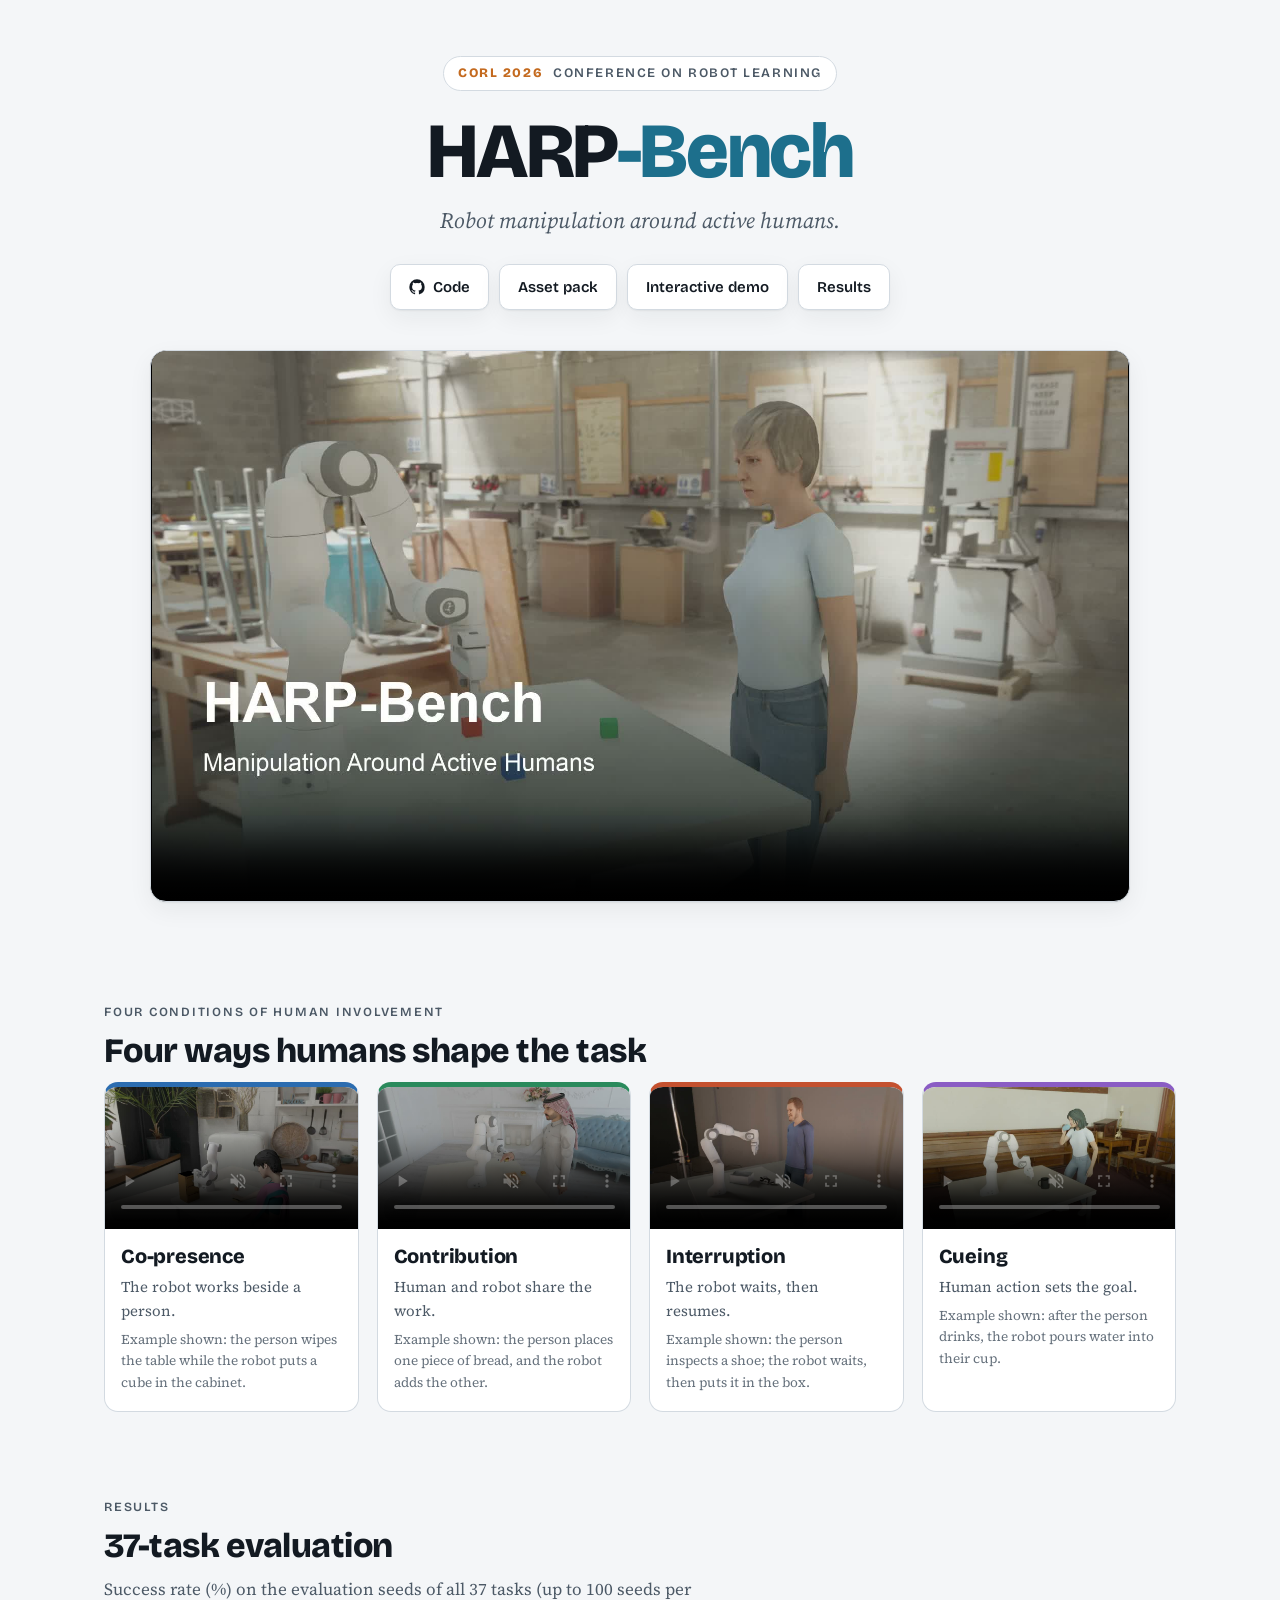
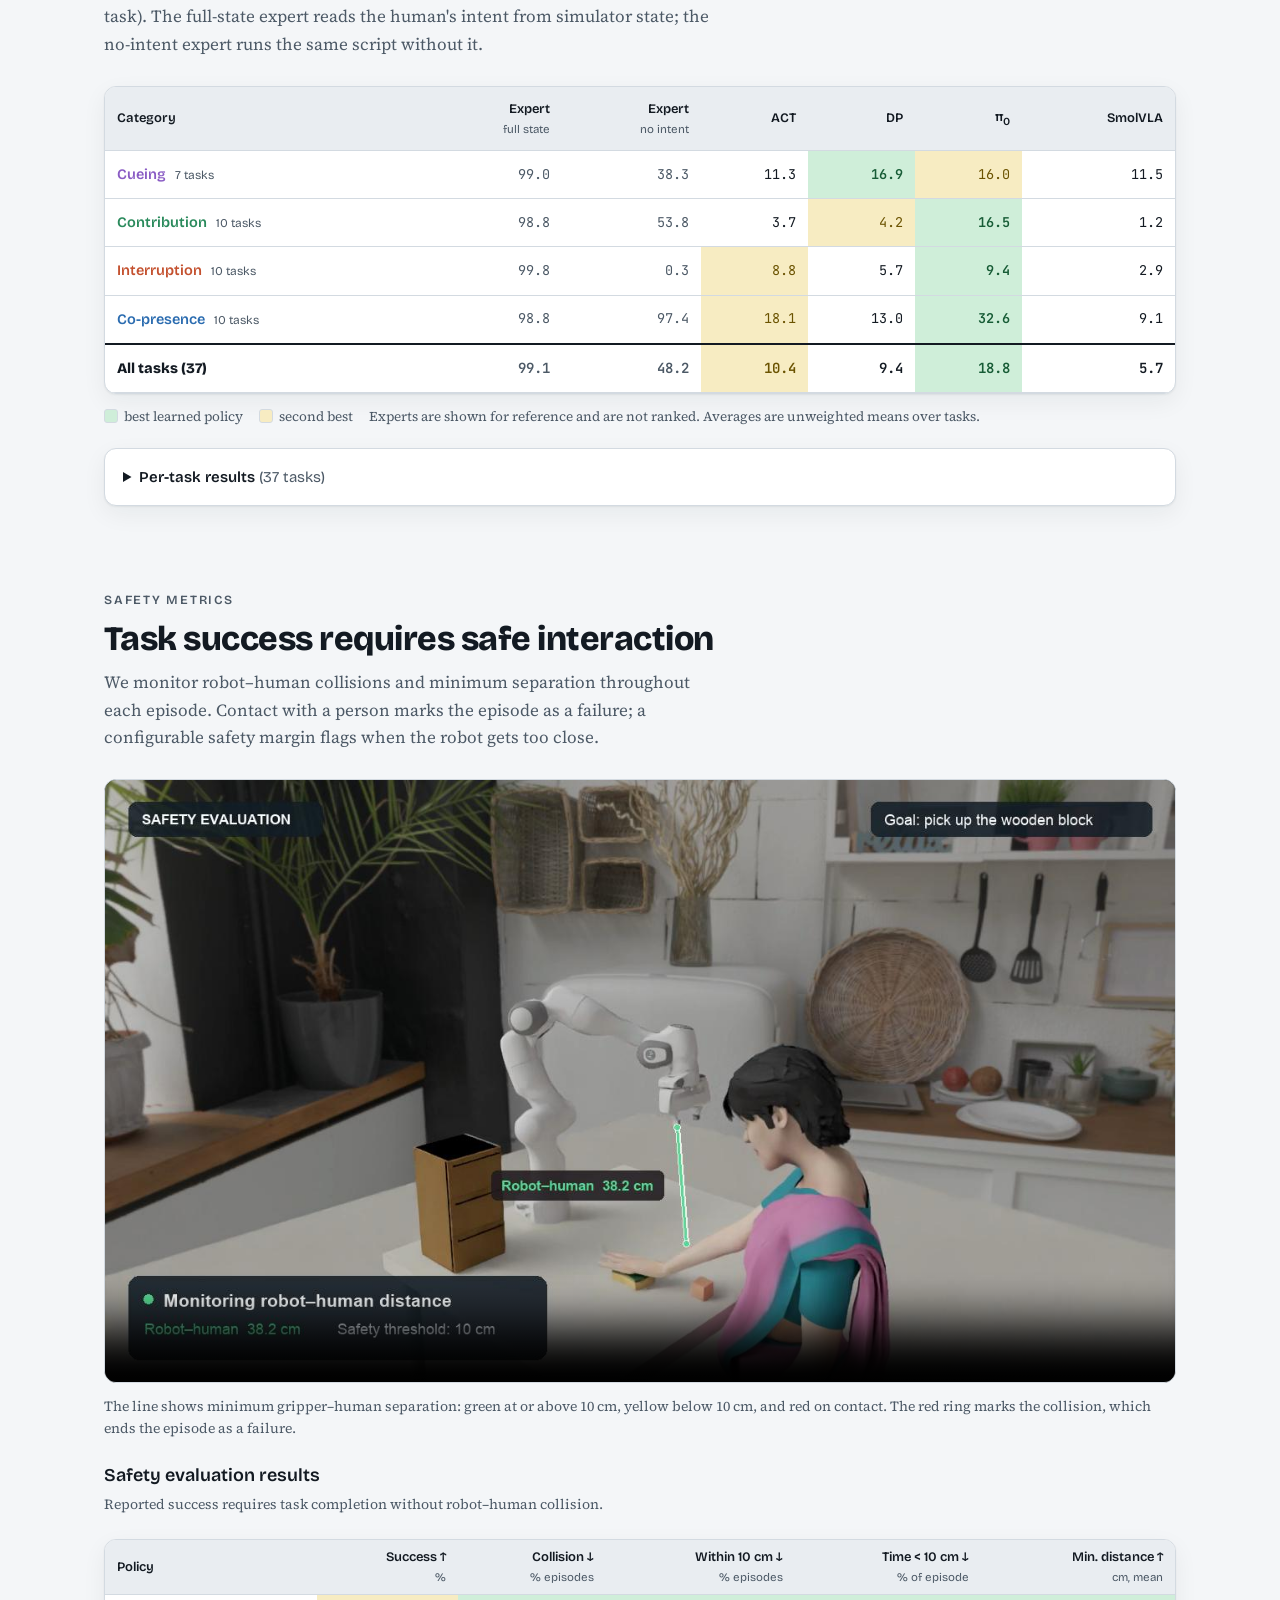
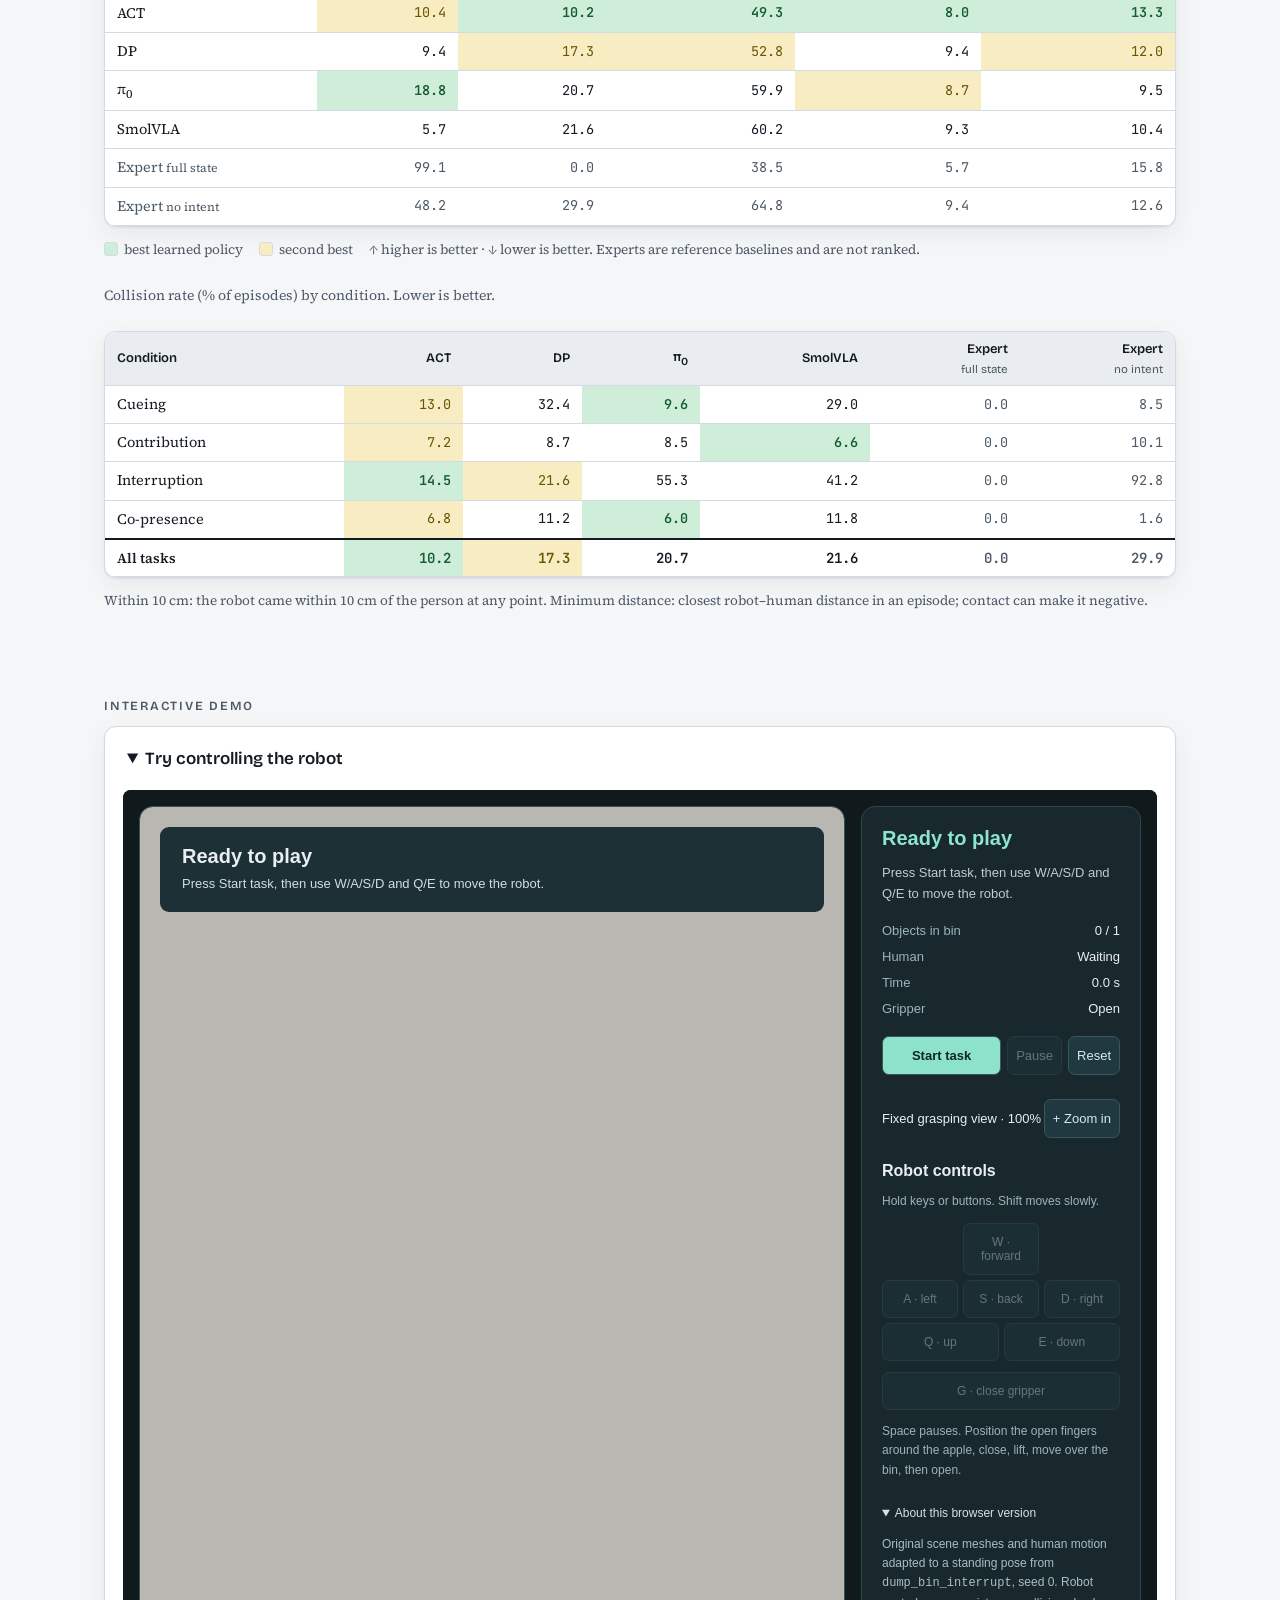
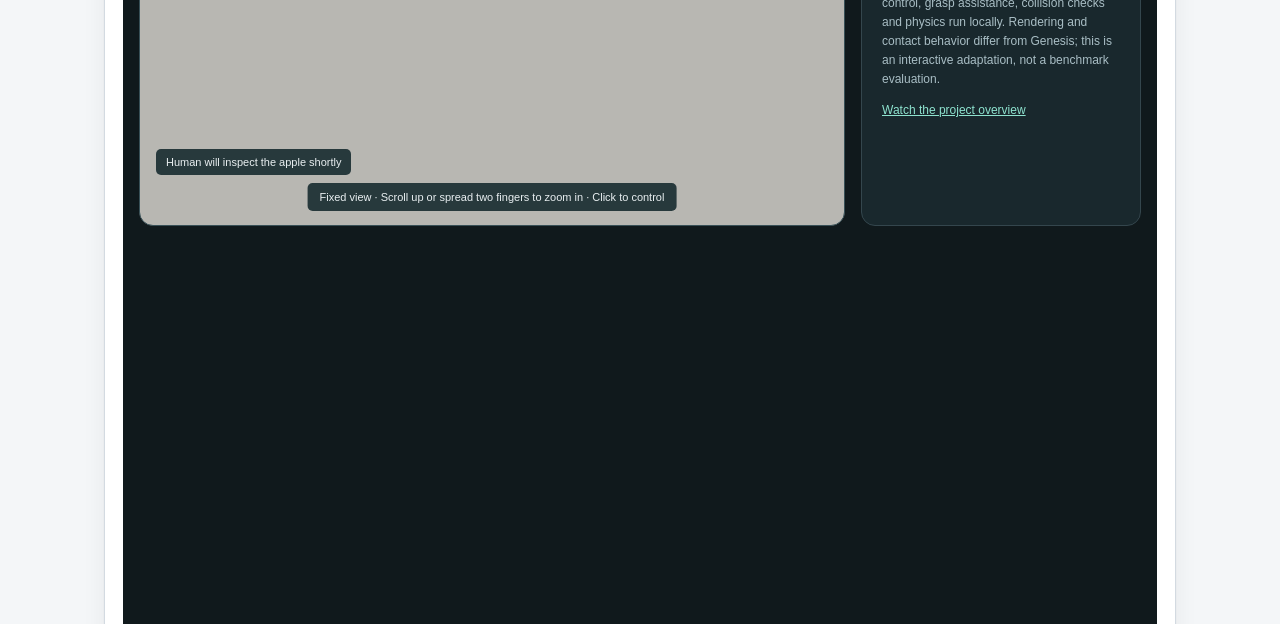
==== commit a1695b1b: "Show category summaries with expandable per-task results" ====
--- a/index.html
+++ b/index.html
@@ -173,6 +173,16 @@
 .results td.best{background:var(--best);color:var(--best-ink);font-weight:600}
 .results td.second{background:var(--second);color:var(--second-ink)}
 .results td.exp{color:var(--ink-2)}
+.results-summary th,.results-summary td{padding-block:12px}
+.results-summary tbody th{font-family:"Bricolage Grotesque",sans-serif;font-weight:600;font-size:14.5px}
+.results-summary .category-name{color:var(--c)}
+.results-summary tbody th small{margin-left:6px;font-size:12px;font-weight:400;color:var(--ink-2)}
+.results-summary tr.all th{border-top:2px solid var(--ink);font-weight:800}
+.task-results{margin-top:20px;border:1px solid var(--line);border-radius:12px;background:var(--panel);box-shadow:var(--shadow);overflow:hidden}
+.task-results summary{cursor:pointer;padding:16px 18px;font-family:"Bricolage Grotesque",sans-serif;font-size:15px;font-weight:600}
+.task-results summary span{font-weight:400;color:var(--ink-2)}
+.task-results[open] summary{border-bottom:1px solid var(--line)}
+.task-results .tablewrap{margin:16px;box-shadow:none}
 .legend{display:flex;flex-wrap:wrap;gap:16px;margin:12px 0 0;font-size:13.5px;color:var(--ink-2)}
 .legend i{display:inline-block;width:14px;height:14px;border-radius:3px;vertical-align:-2px;margin-right:6px;border:1px solid var(--line)}
 .findings{display:grid;gap:14px;grid-template-columns:repeat(auto-fit,minmax(260px,1fr));margin-top:26px}
@@ -288,12 +298,33 @@
     <h2>37-task evaluation</h2>
     <p class="lede measure">Success rate (%) on the evaluation seeds of all 37 tasks (up to 100 seeds per task). The full-state expert reads the human's intent from simulator state; the no-intent expert runs the same script without it.</p>
     <div class="tablewrap">
-    <table class="results">
+    <table class="results results-summary" aria-label="Success rate by category and across all tasks">
       <thead><tr>
-        <th>Task</th>
-        <th>Expert<small>full state</small></th>
-        <th>Expert<small>no intent</small></th>
-        <th>ACT</th><th>DP</th><th>&pi;<sub>0</sub></th><th>SmolVLA</th>
+        <th scope="col">Category</th>
+        <th scope="col">Expert<small>full state</small></th>
+        <th scope="col">Expert<small>no intent</small></th>
+        <th scope="col">ACT</th><th scope="col">DP</th><th scope="col">&pi;<sub>0</sub></th><th scope="col">SmolVLA</th>
+      </tr></thead>
+      <tbody>
+        <tr class="cue"><th scope="row"><span class="category-name">Cueing</span> <small>7 tasks</small></th><td class="exp">99.0</td><td class="exp">38.3</td><td>11.3</td><td class="best">16.9</td><td class="second">16.0</td><td>11.5</td></tr>
+        <tr class="con"><th scope="row"><span class="category-name">Contribution</span> <small>10 tasks</small></th><td class="exp">98.8</td><td class="exp">53.8</td><td>3.7</td><td class="second">4.2</td><td class="best">16.5</td><td>1.2</td></tr>
+        <tr class="int"><th scope="row"><span class="category-name">Interruption</span> <small>10 tasks</small></th><td class="exp">99.8</td><td class="exp">0.3</td><td class="second">8.8</td><td>5.7</td><td class="best">9.4</td><td>2.9</td></tr>
+        <tr class="cop"><th scope="row"><span class="category-name">Co-presence</span> <small>10 tasks</small></th><td class="exp">98.8</td><td class="exp">97.4</td><td class="second">18.1</td><td>13.0</td><td class="best">32.6</td><td>9.1</td></tr>
+        <tr class="all"><th scope="row">All tasks (37)</th><td class="exp">99.1</td><td class="exp">48.2</td><td class="second">10.4</td><td>9.4</td><td class="best">18.8</td><td>5.7</td></tr>
+      </tbody>
+    </table>
+    </div>
+    <p class="legend"><span><i style="background:var(--best)"></i>best learned policy</span><span><i style="background:var(--second)"></i>second best</span><span>Experts are shown for reference and are not ranked. Averages are unweighted means over tasks.</span></p>
+
+    <details class="task-results" id="task-results">
+      <summary>Per-task results <span>(37 tasks)</span></summary>
+    <div class="tablewrap">
+    <table class="results" aria-label="Success rate for each of the 37 tasks">
+      <thead><tr>
+        <th scope="col">Task</th>
+        <th scope="col">Expert<small>full state</small></th>
+        <th scope="col">Expert<small>no intent</small></th>
+        <th scope="col">ACT</th><th scope="col">DP</th><th scope="col">&pi;<sub>0</sub></th><th scope="col">SmolVLA</th>
       </tr></thead>
       <tbody>
         <tr class="group cue"><td colspan="7">Cueing (7)</td></tr>
@@ -349,7 +380,7 @@
       </tbody>
     </table>
     </div>
-    <p class="legend"><span><i style="background:var(--best)"></i>best learned policy</span><span><i style="background:var(--second)"></i>second best</span><span>Experts are shown for reference and are not ranked. Averages are unweighted means over tasks.</span></p>
+    </details>
 
   </div>
 </section>
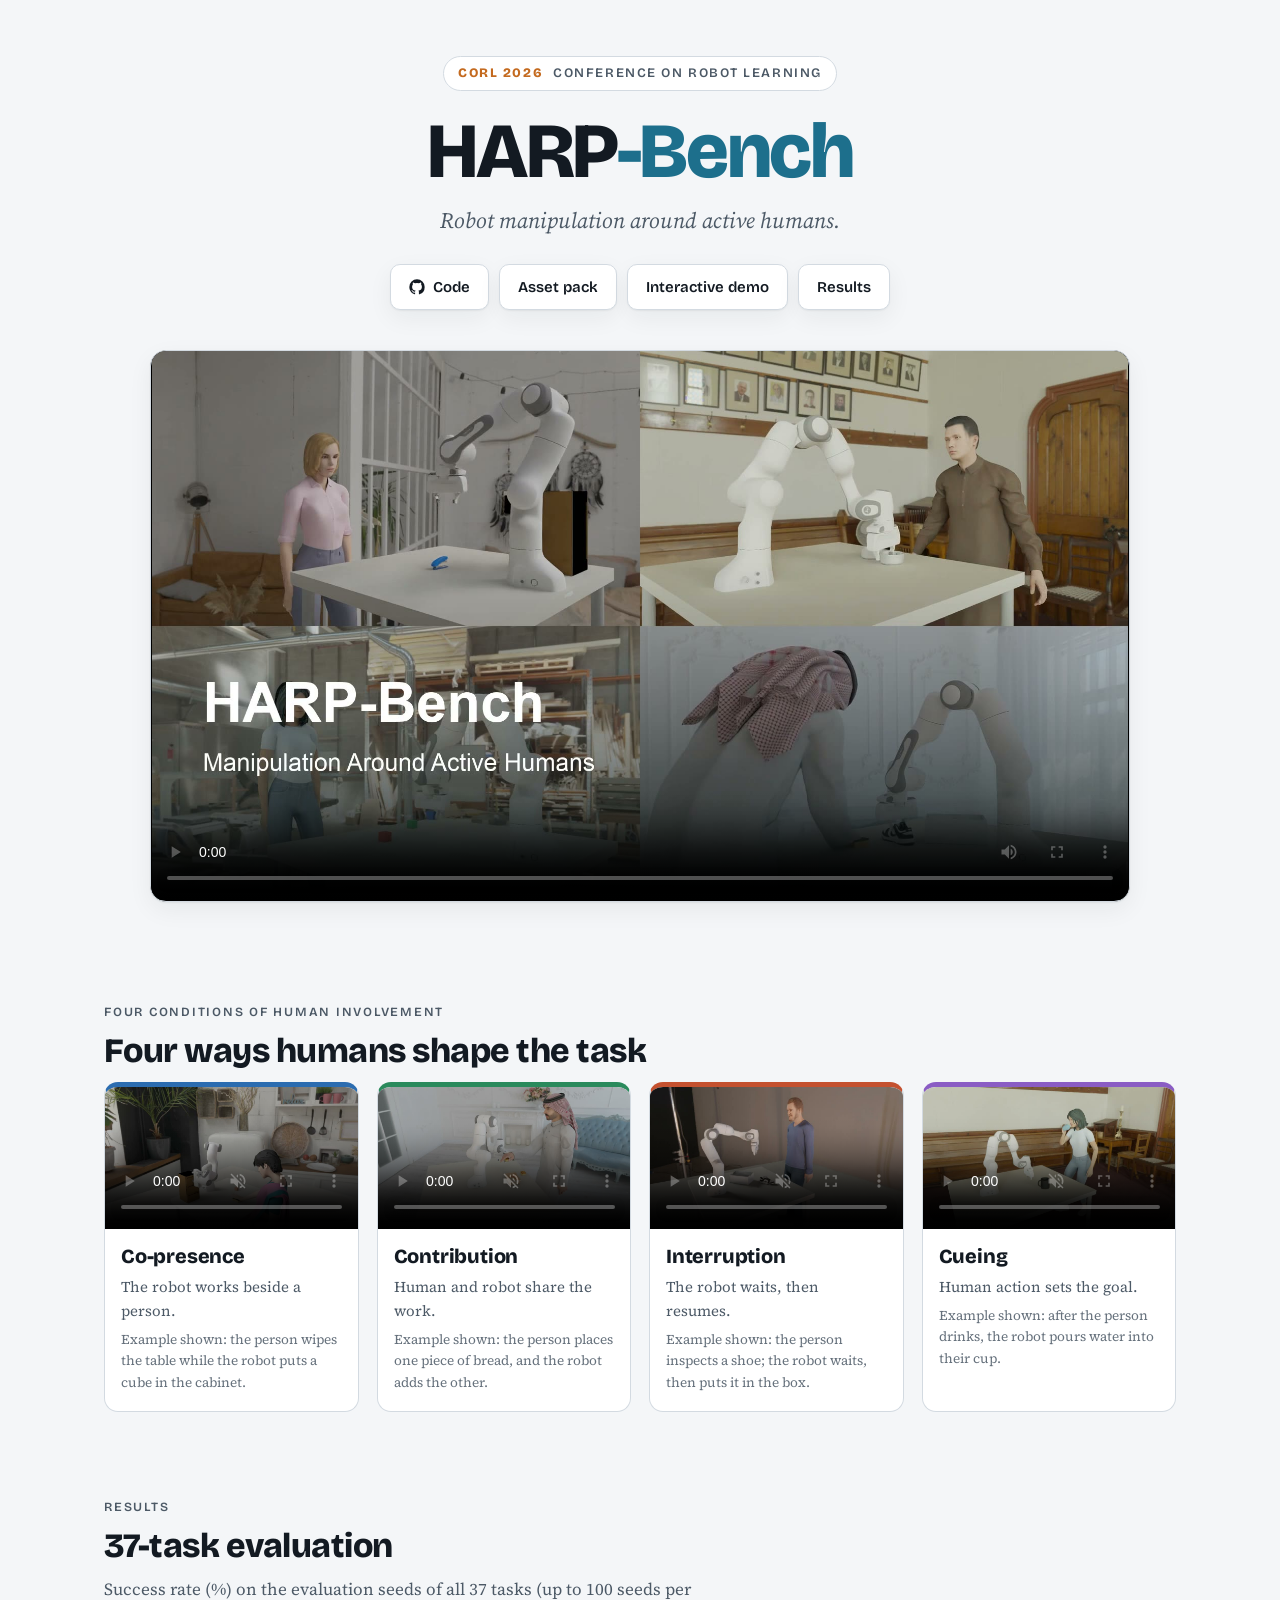
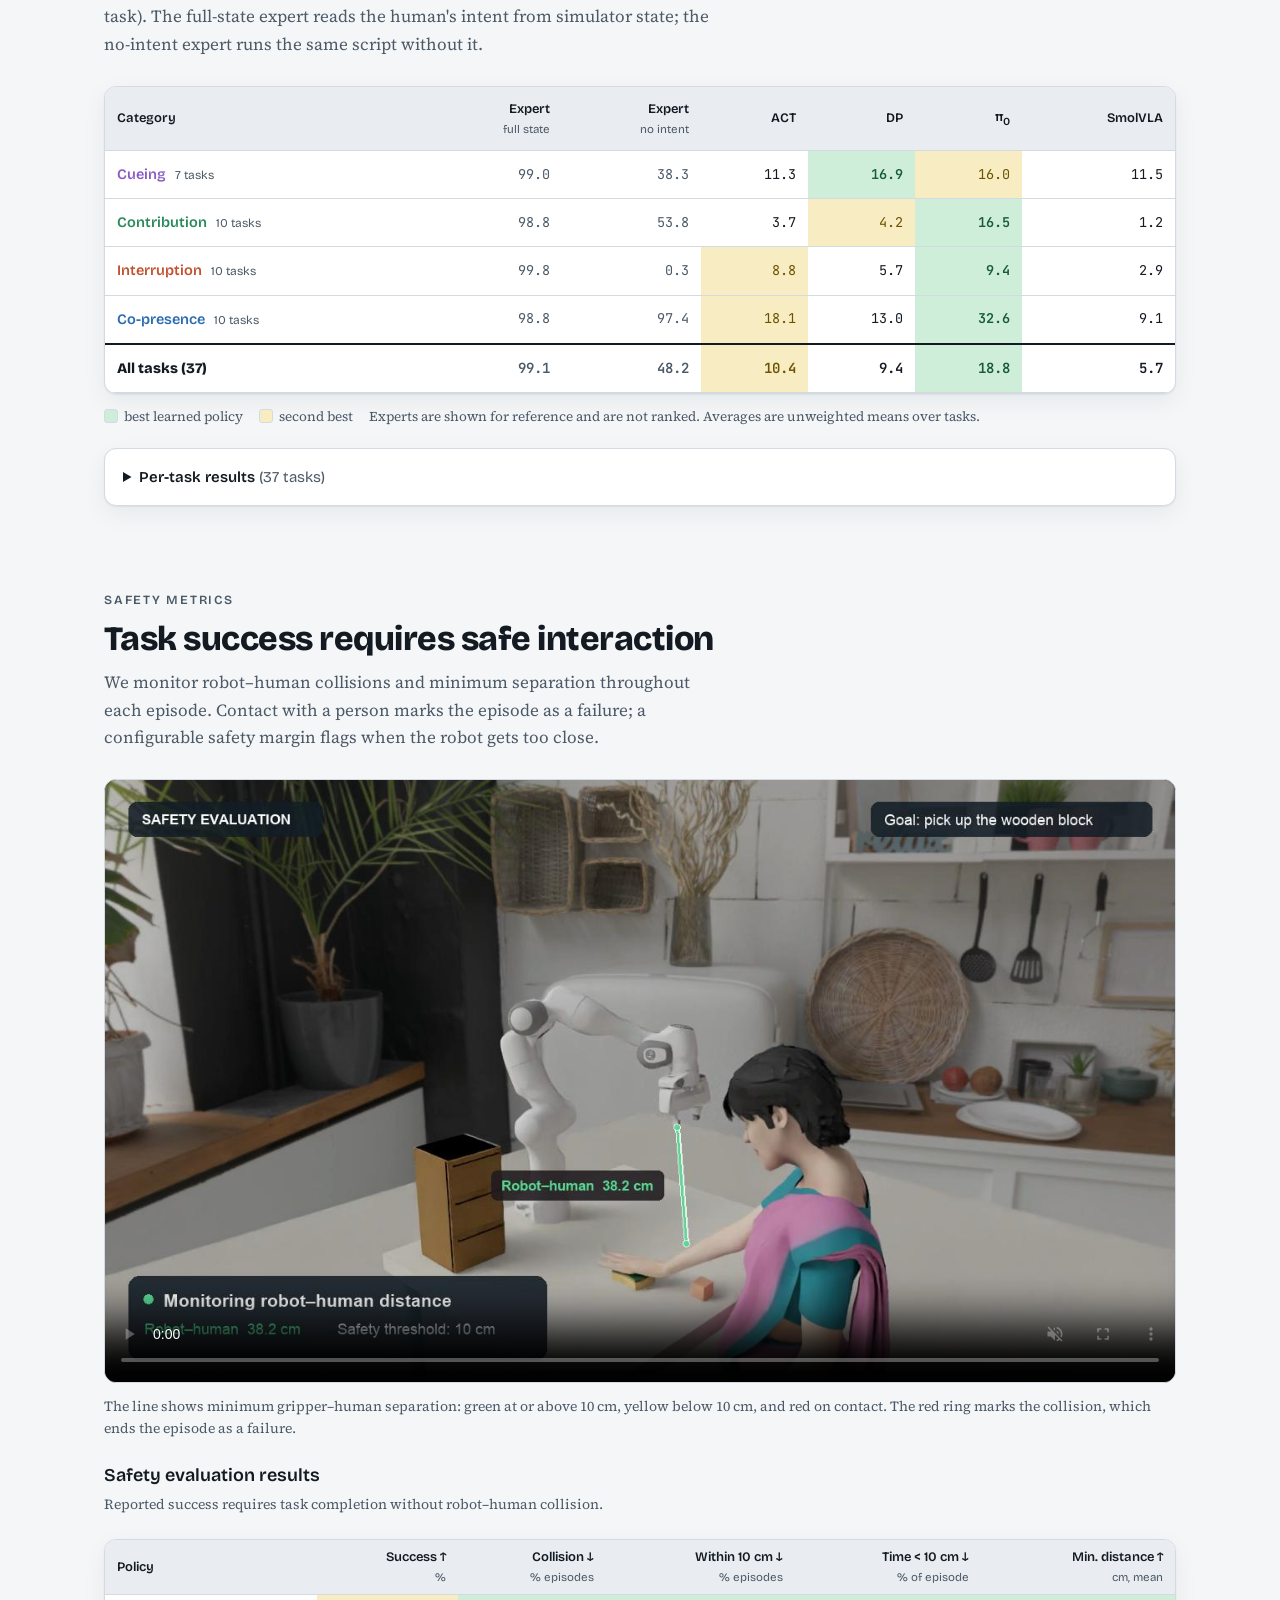
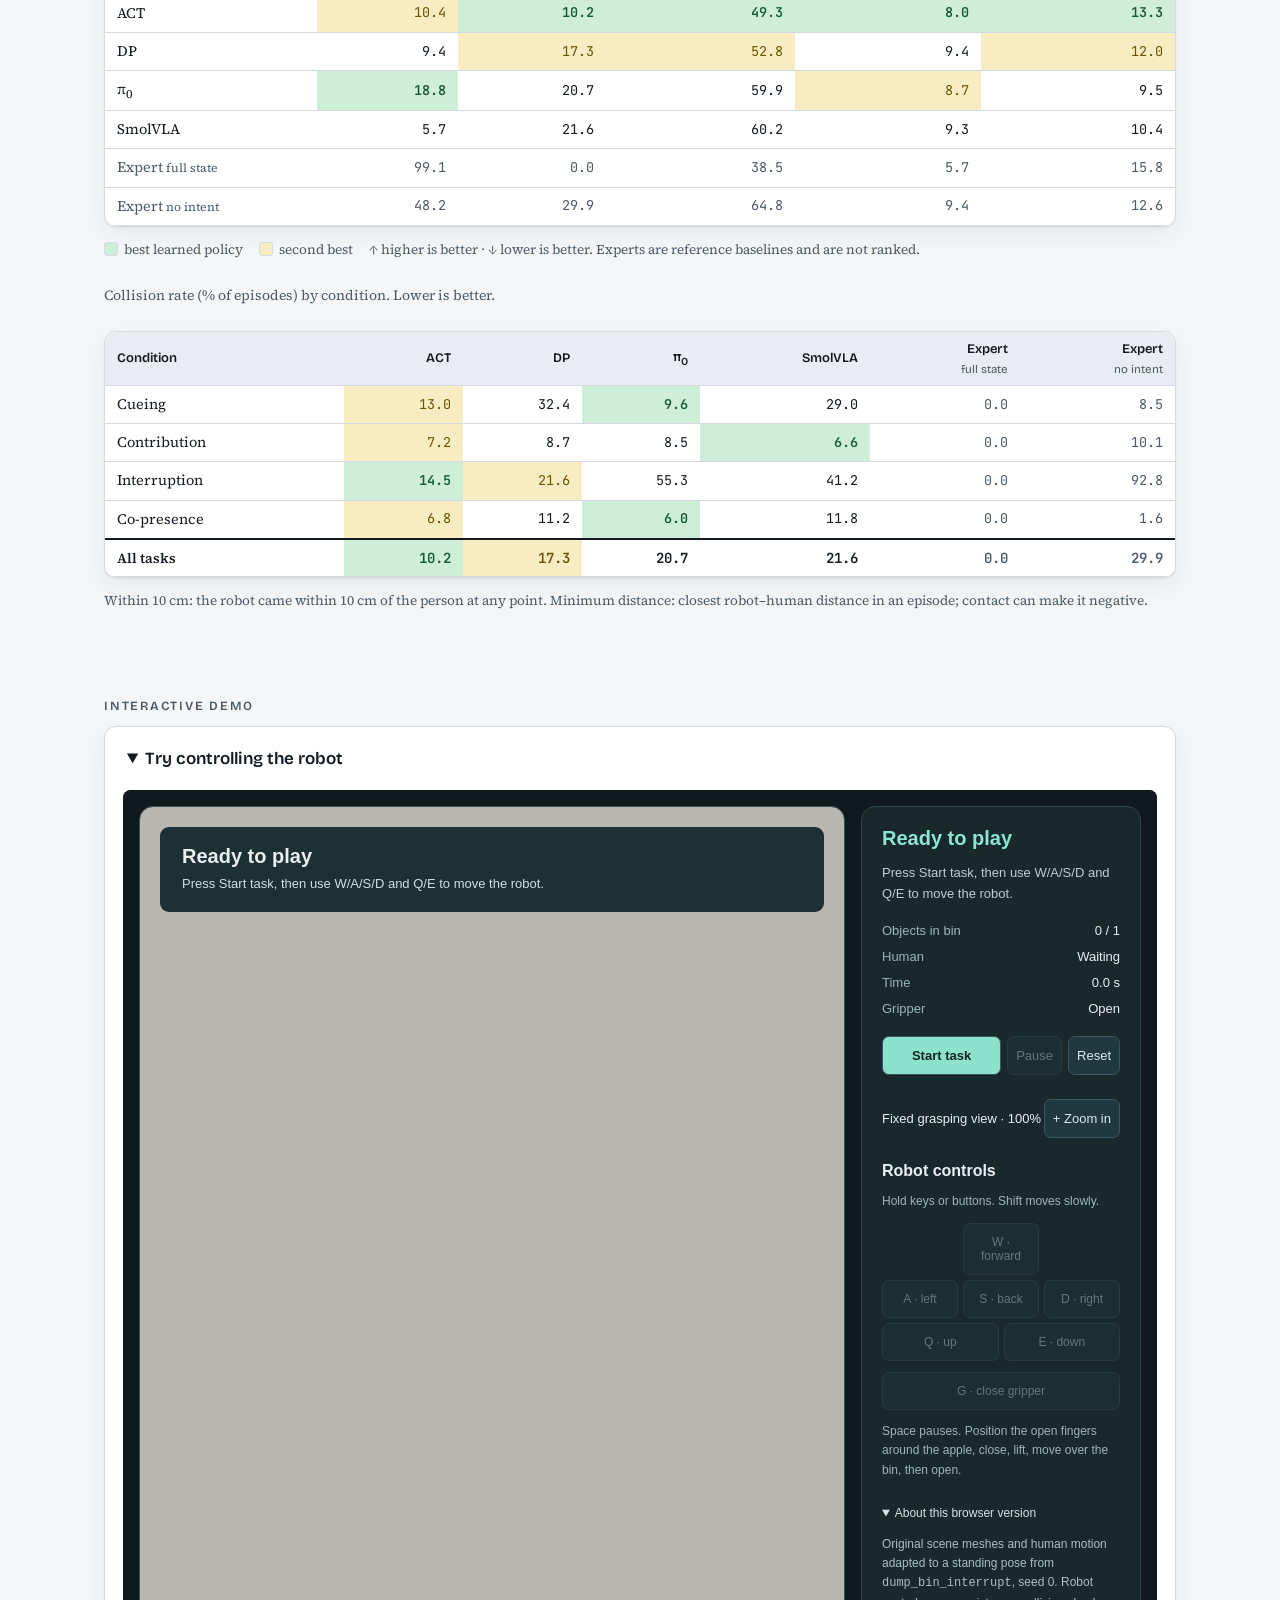
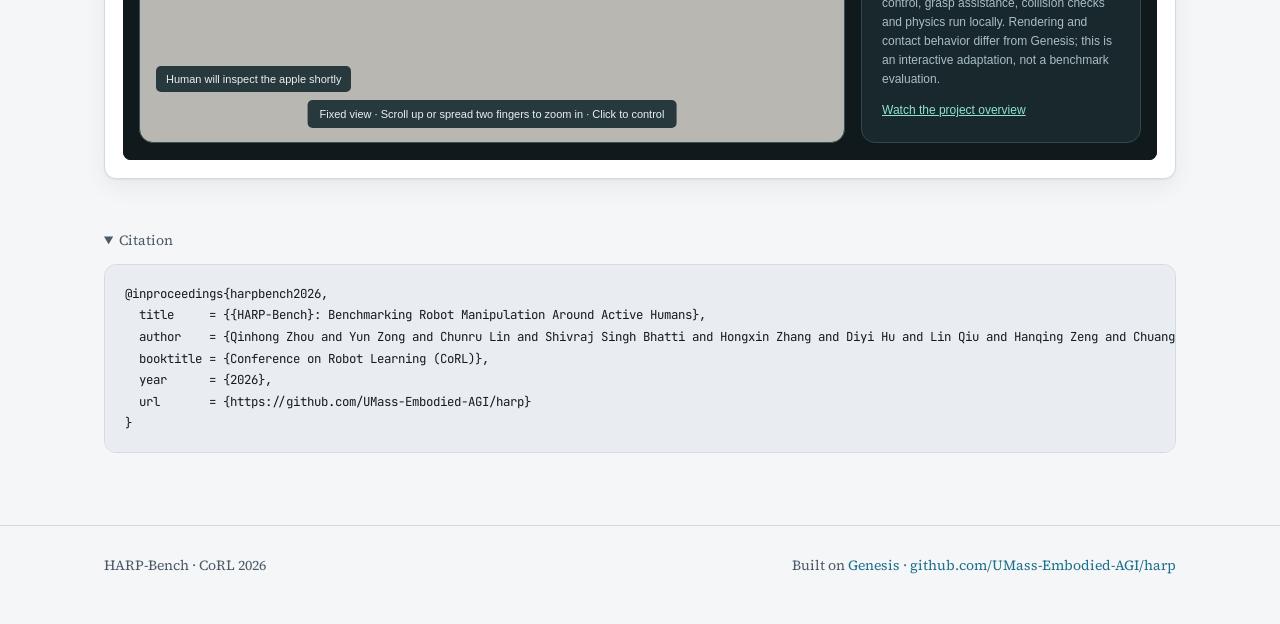
==== commit b49f3303: "Open demo video with grid_1 and grid_2 task montages Replace the 8-second opening shot with grid_1 t" ====
--- a/index.html
+++ b/index.html
@@ -7,7 +7,7 @@
 <meta name="description" content="A simulated benchmark of 37 human-present manipulation tasks across four conditions of human involvement, with scripted experts, safety-aware evaluation, and VLA baselines. CoRL 2026.">
 <meta property="og:title" content="HARP-Bench">
 <meta property="og:description" content="37 human-present manipulation tasks across cueing, contribution, interruption, and co-presence. CoRL 2026.">
-<meta property="og:image" content="media/demo_poster.jpg?v=20261006-four-conditions">
+<meta property="og:image" content="media/demo_poster.jpg?v=20261109-grid-opening">
 <link rel="preconnect" href="https://fonts.googleapis.com">
 <link rel="preconnect" href="https://fonts.gstatic.com" crossorigin>
 <link rel="stylesheet" href="https://fonts.googleapis.com/css2?family=Bricolage+Grotesque:opsz,wght@12..96,400;12..96,600;12..96,800&family=Source+Serif+4:ital,opsz,wght@0,8..60,400;0,8..60,600;1,8..60,400&family=JetBrains+Mono:wght@400;600&display=swap">
@@ -261,7 +261,7 @@
     </div>
 
     <div class="hero">
-      <video src="media/harp_bench_demo.mp4?v=20261106-37tasks" poster="media/demo_poster.jpg?v=20261006-four-conditions" controls playsinline preload="metadata" aria-label="HARP-Bench project demo with English narration"><track kind="captions" src="media/harp_bench_narration_en.vtt?v=20261106-37tasks" srclang="en" label="English"></video>
+      <video src="media/harp_bench_demo.mp4?v=20261109-grid-opening" poster="media/demo_poster.jpg?v=20261109-grid-opening" controls playsinline preload="metadata" aria-label="HARP-Bench project demo with English narration"><track kind="captions" src="media/harp_bench_narration_en.vtt?v=20261106-37tasks" srclang="en" label="English"></video>
     </div>
 
   </div>
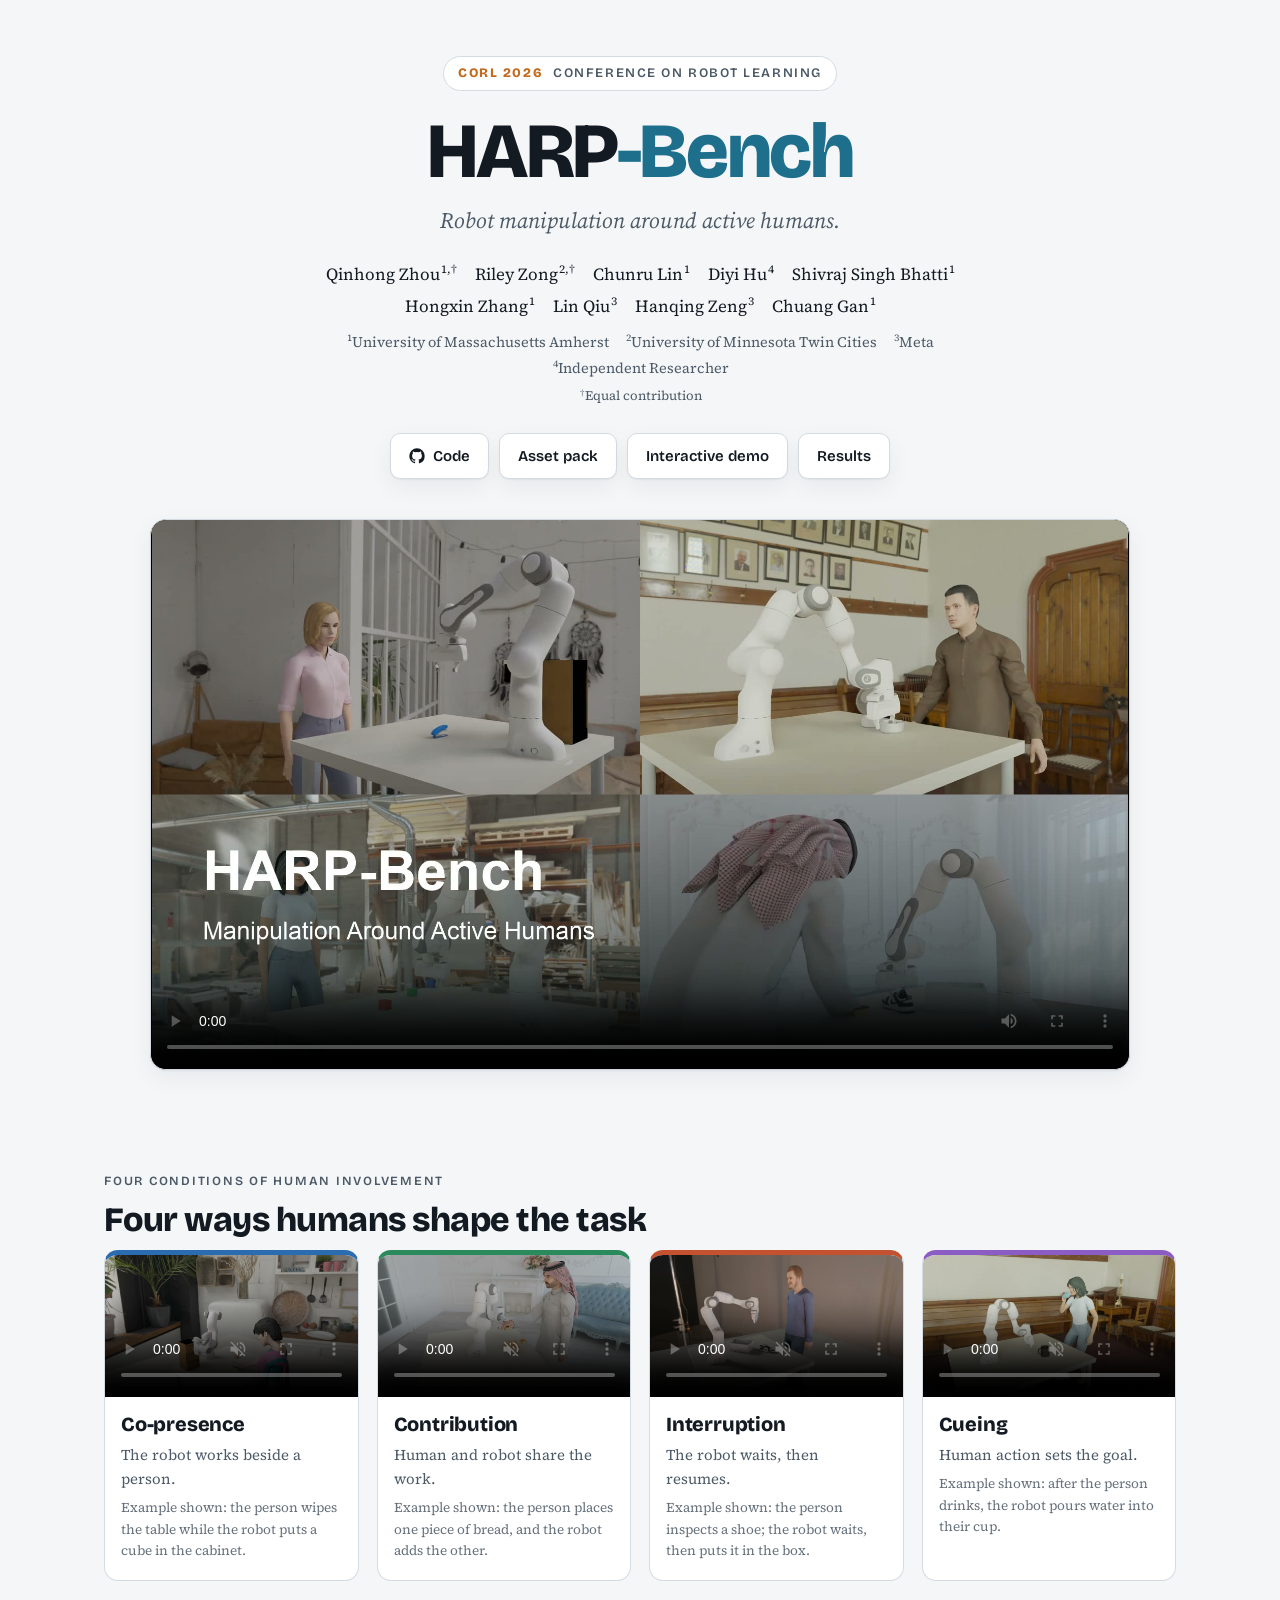
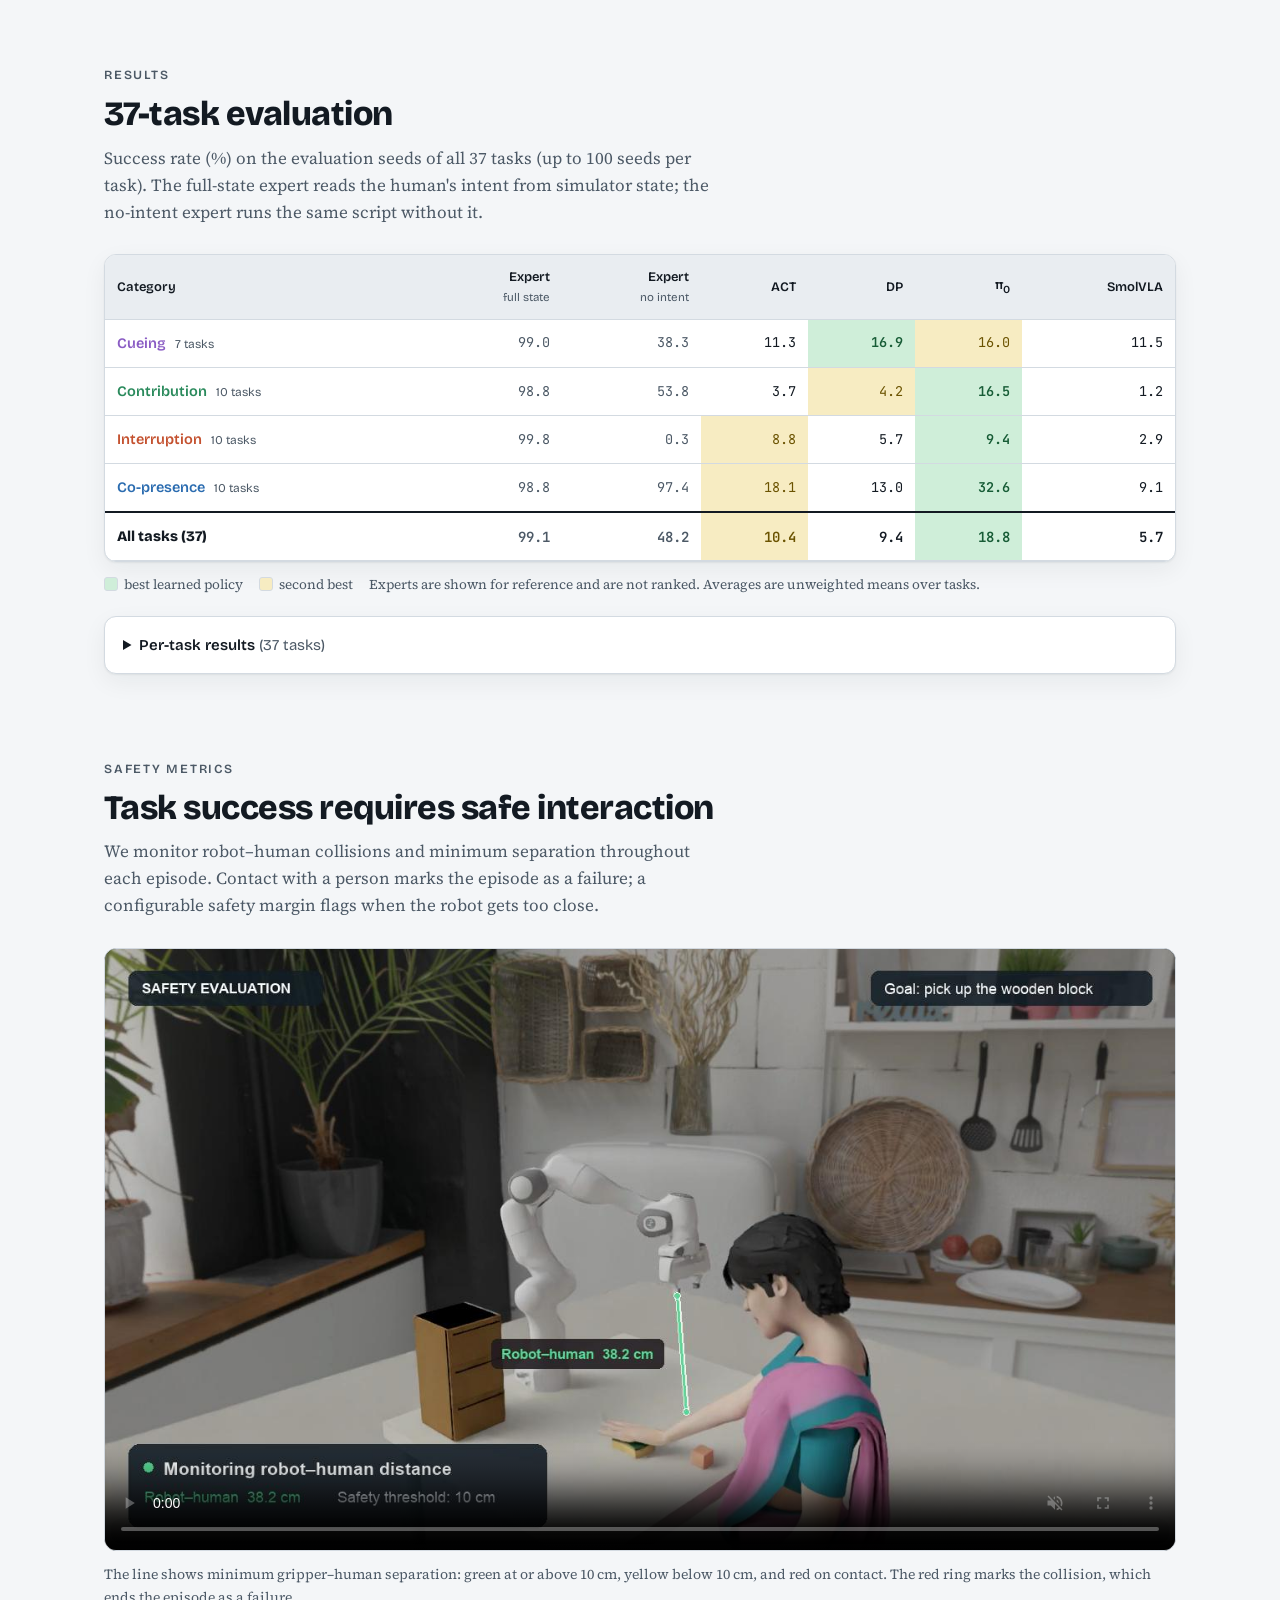
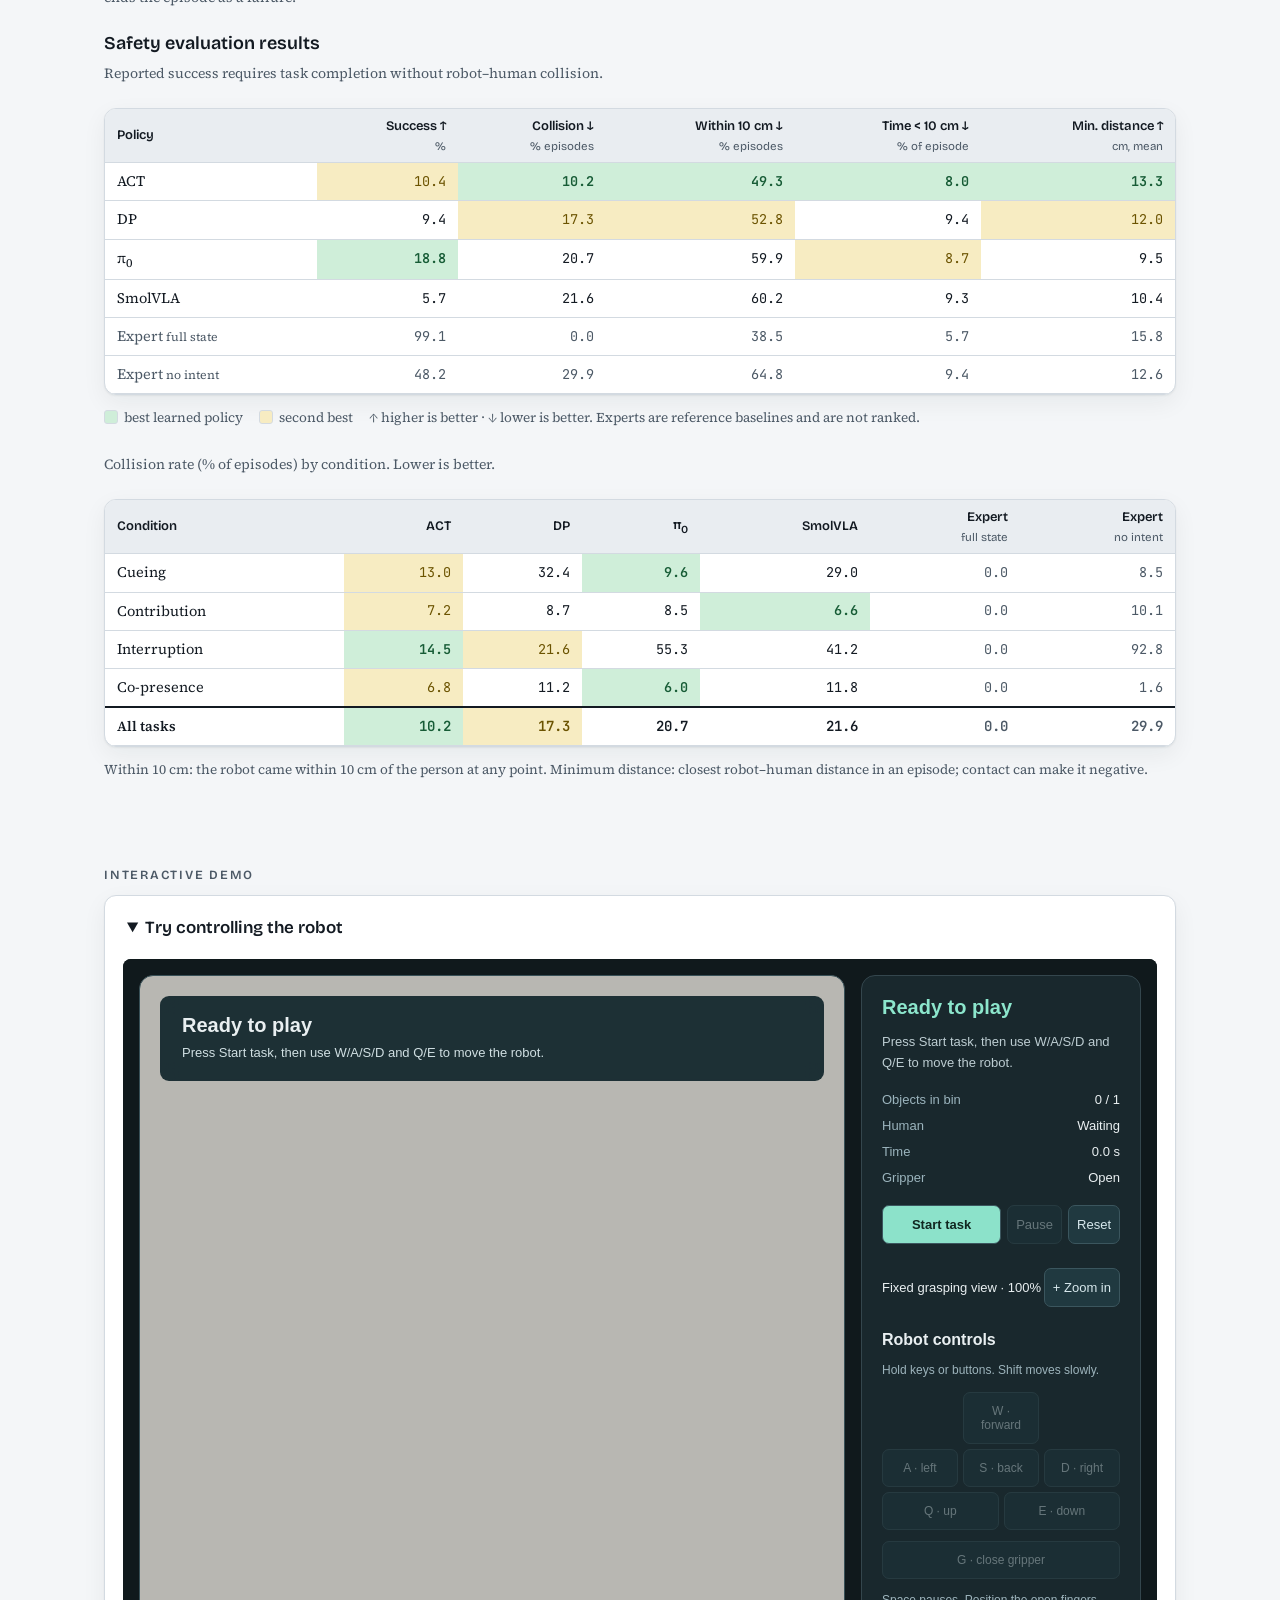
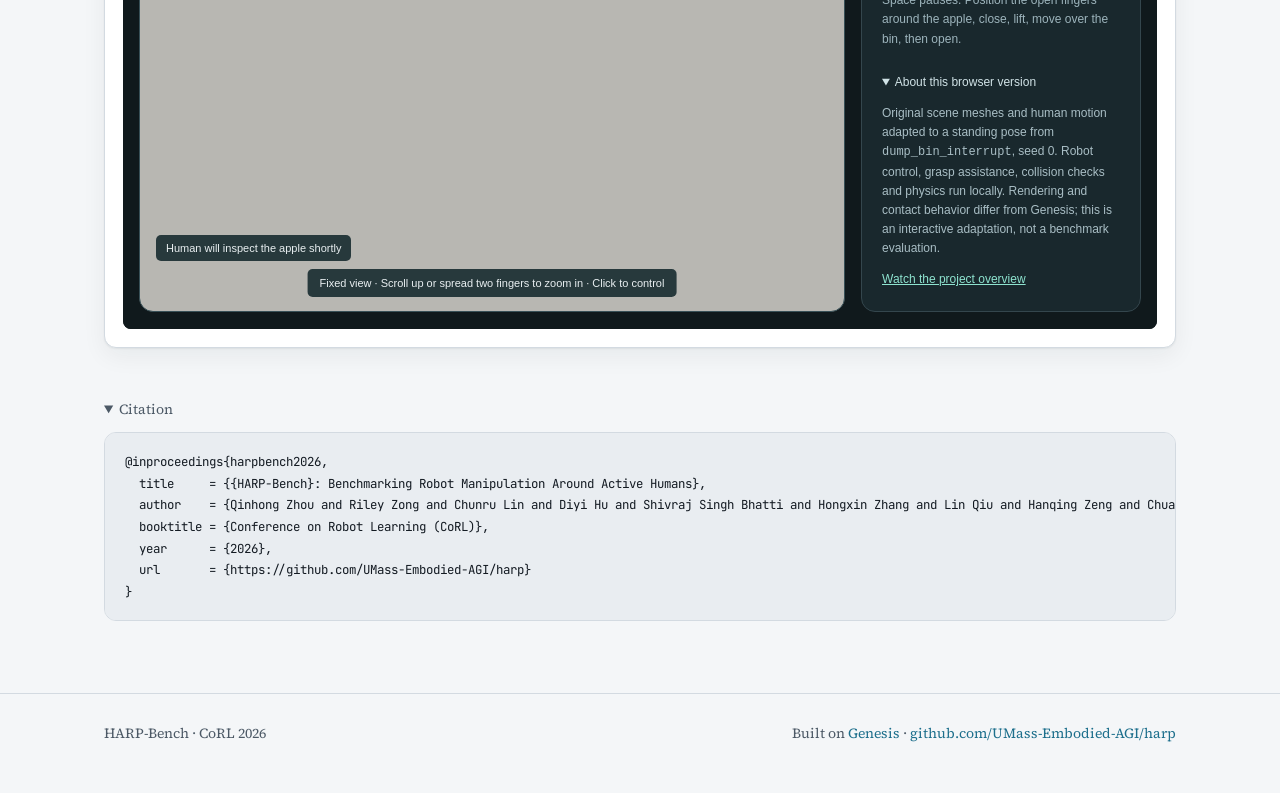
==== commit 99bfec61: "Add authors and affiliations; fix citation author list Show the author list with affiliations under " ====
--- a/index.html
+++ b/index.html
@@ -109,6 +109,13 @@
 }
 h1 .hr{color:var(--robot)}
 .tagline{font-size:clamp(18px,2.2vw,22px);color:var(--ink-2);max-width:40ch;margin:0 auto;font-style:italic}
+.authors{margin:22px auto 0;max-width:84ch}
+.authors p{margin:0;display:flex;flex-wrap:wrap;justify-content:center}
+.authors span{white-space:nowrap}
+.authors sup{font-size:.68em;margin-left:1px}
+.authors .names{gap:4px 18px;font-size:17px;color:var(--ink)}
+.authors .affils{gap:2px 16px;margin-top:10px;font-size:14.5px;color:var(--ink-2)}
+.authors .equal{margin-top:6px;font-size:13px;color:var(--ink-2)}
 .btns{margin-top:26px;display:flex;gap:10px;justify-content:center;flex-wrap:wrap}
 .btn{
   display:inline-flex;align-items:center;gap:8px;padding:10px 18px;border-radius:10px;
@@ -251,6 +258,11 @@
     <span class="conf"><b>CoRL 2026</b> Conference on Robot Learning</span>
     <h1>HARP<span class="hr">-Bench</span></h1>
     <p class="tagline">Robot manipulation around active humans.</p>
+    <div class="authors">
+      <p class="names"><span>Qinhong Zhou<sup>1,&dagger;</sup></span> <span>Riley Zong<sup>2,&dagger;</sup></span> <span>Chunru Lin<sup>1</sup></span> <span>Diyi Hu<sup>4</sup></span> <span>Shivraj Singh Bhatti<sup>1</sup></span> <span>Hongxin Zhang<sup>1</sup></span> <span>Lin Qiu<sup>3</sup></span> <span>Hanqing Zeng<sup>3</sup></span> <span>Chuang Gan<sup>1</sup></span></p>
+      <p class="affils"><span><sup>1</sup>University of Massachusetts Amherst</span> <span><sup>2</sup>University of Minnesota Twin Cities</span> <span><sup>3</sup>Meta</span> <span><sup>4</sup>Independent Researcher</span></p>
+      <p class="equal"><sup>&dagger;</sup>Equal contribution</p>
+    </div>
 
     <div class="btns">
       <a class="btn" href="https://github.com/UMass-Embodied-AGI/harp">
@@ -441,7 +453,7 @@
 
 <div class="citation-disclosure"><details open><summary>Citation</summary><pre><code>@inproceedings{harpbench2026,
   title     = {{HARP-Bench}: Benchmarking Robot Manipulation Around Active Humans},
-  author    = {Qinhong Zhou and Yun Zong and Chunru Lin and Shivraj Singh Bhatti and Hongxin Zhang and Diyi Hu and Lin Qiu and Hanqing Zeng and Chuang Gan},
+  author    = {Qinhong Zhou and Riley Zong and Chunru Lin and Diyi Hu and Shivraj Singh Bhatti and Hongxin Zhang and Lin Qiu and Hanqing Zeng and Chuang Gan},
   booktitle = {Conference on Robot Learning (CoRL)},
   year      = {2026},
   url       = {https://github.com/UMass-Embodied-AGI/harp}
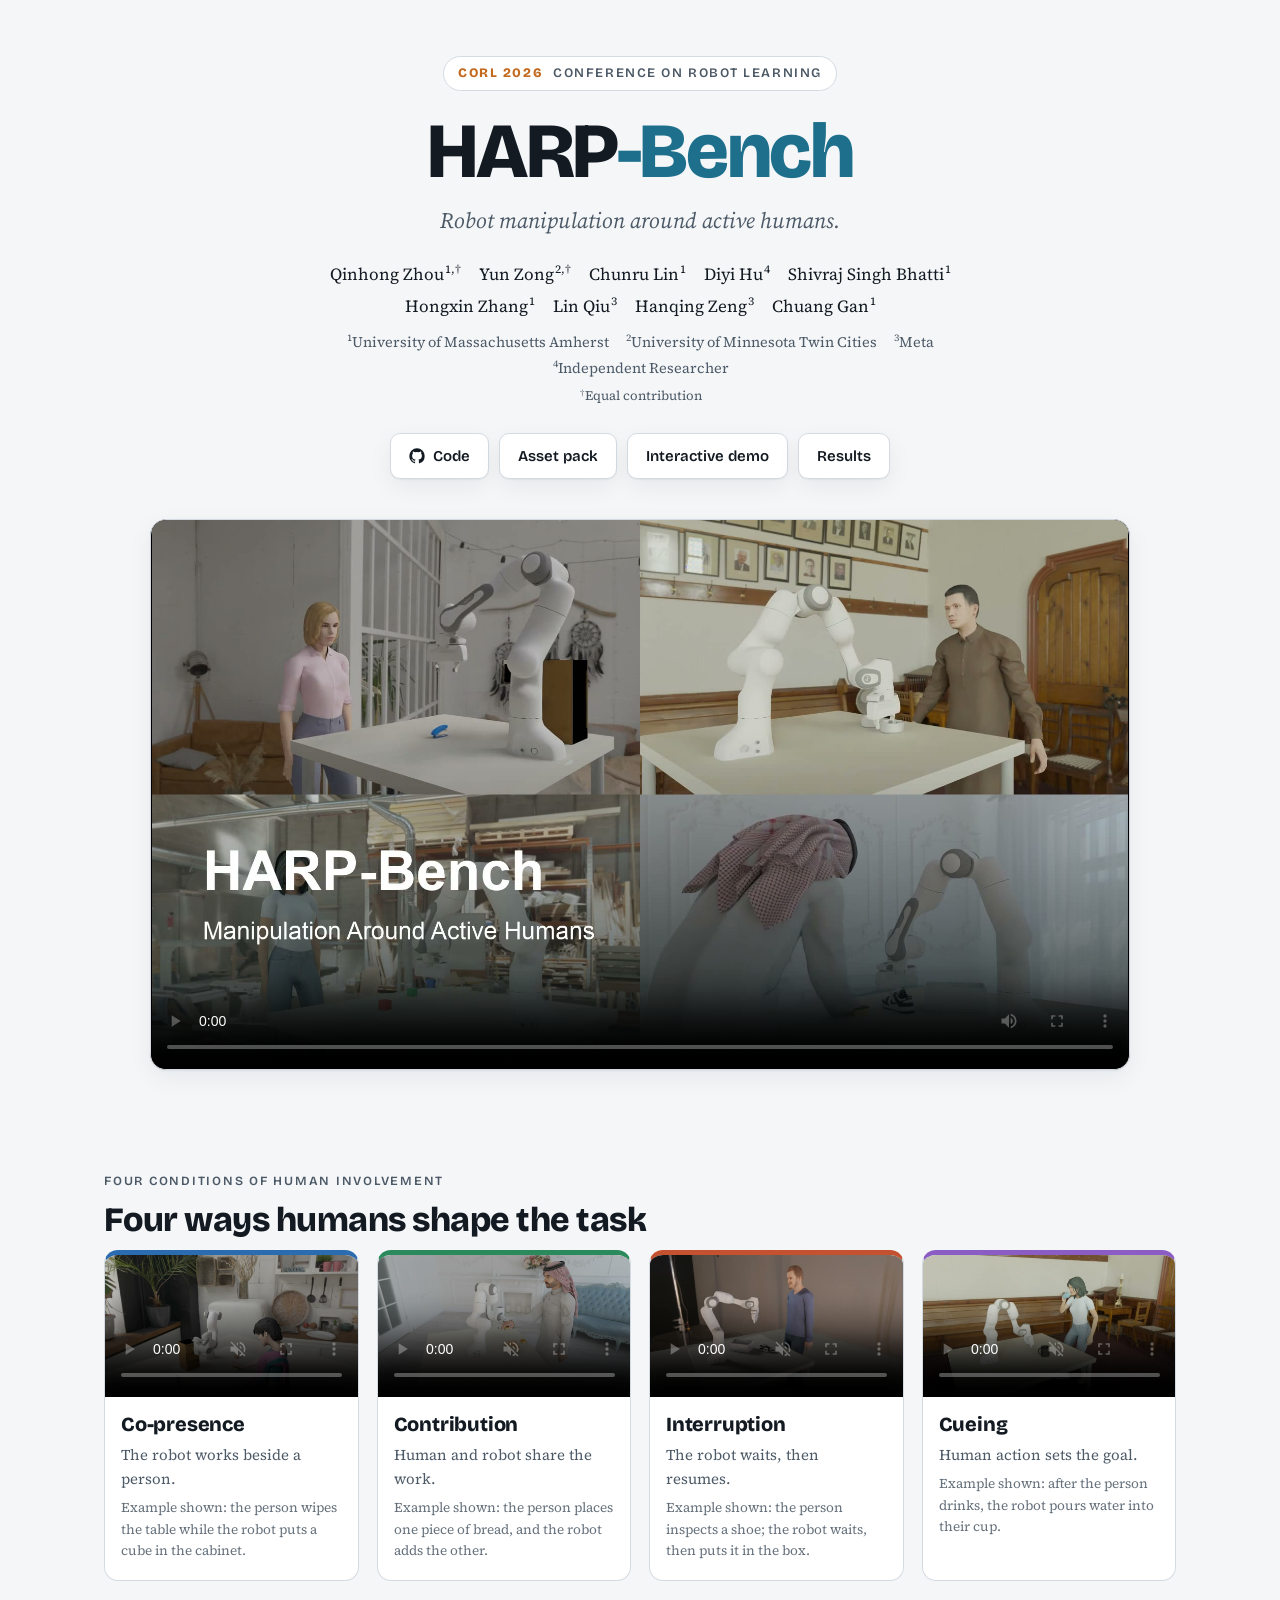
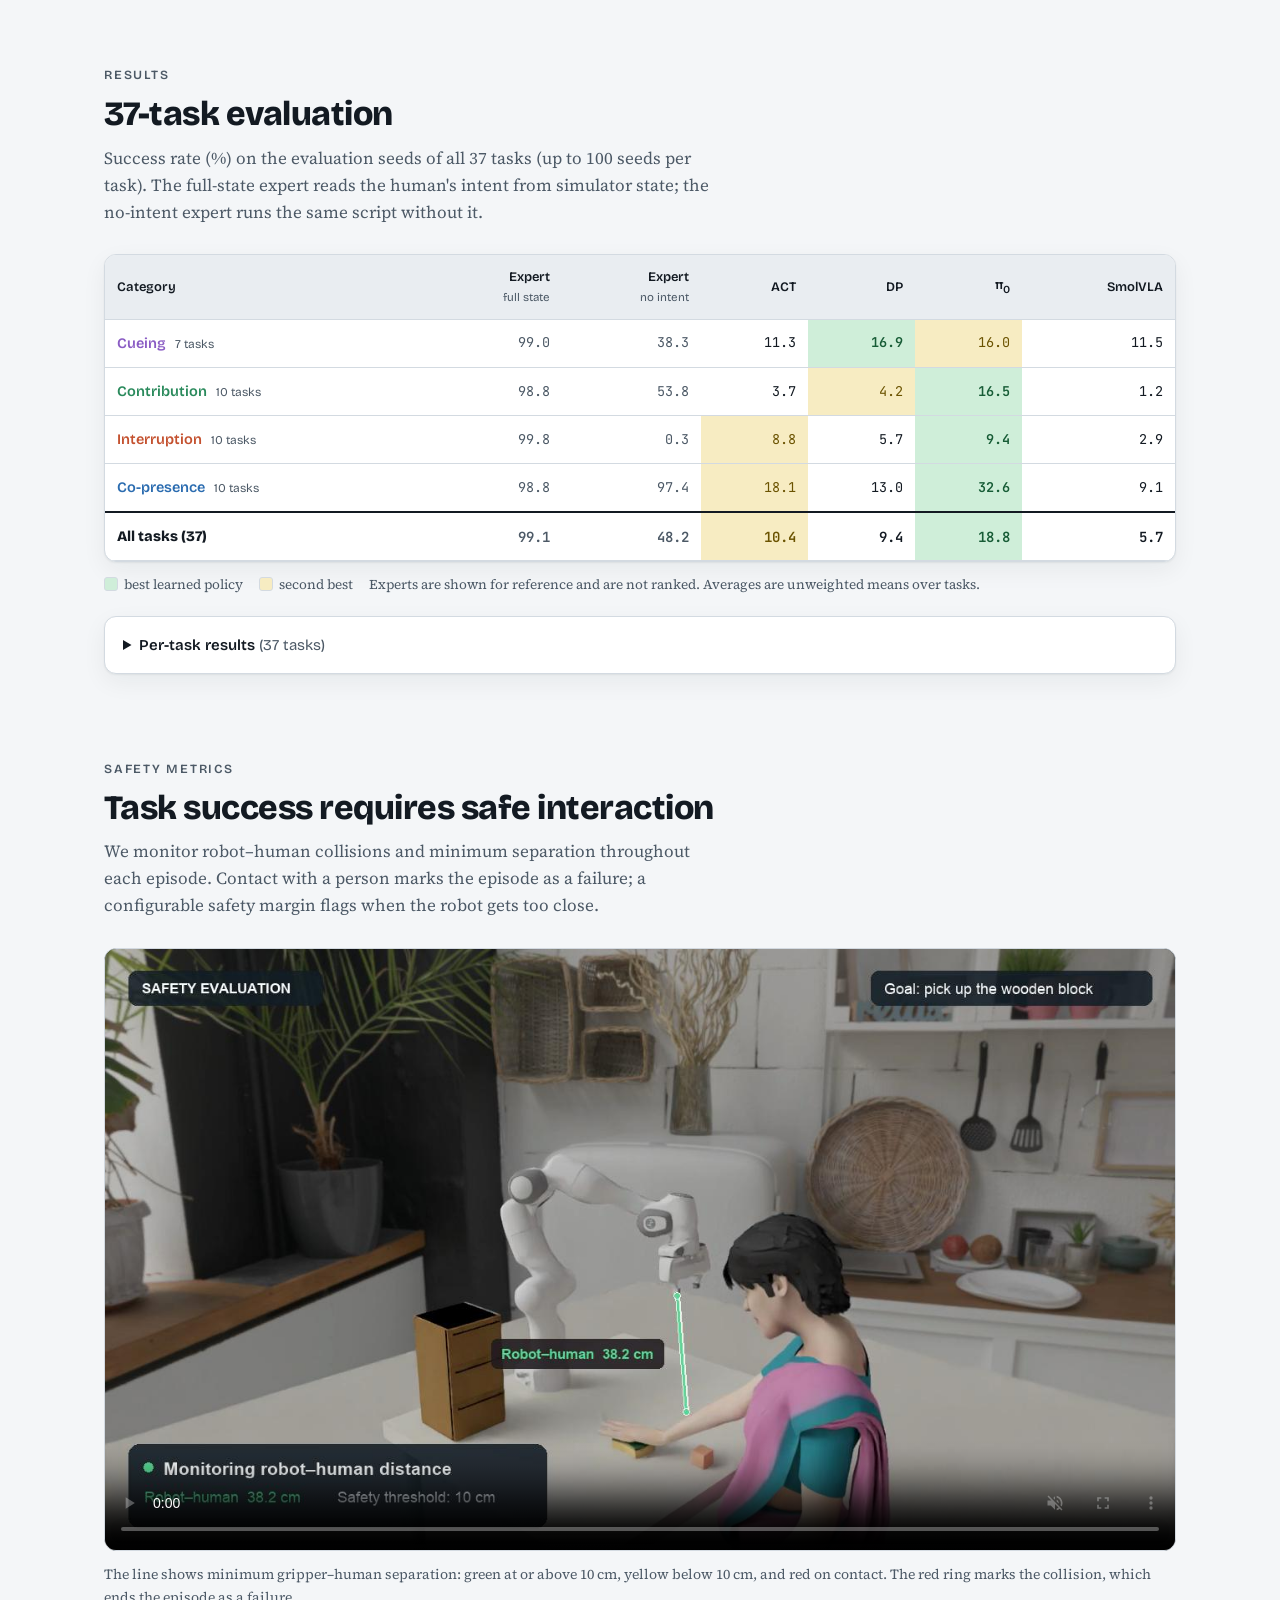
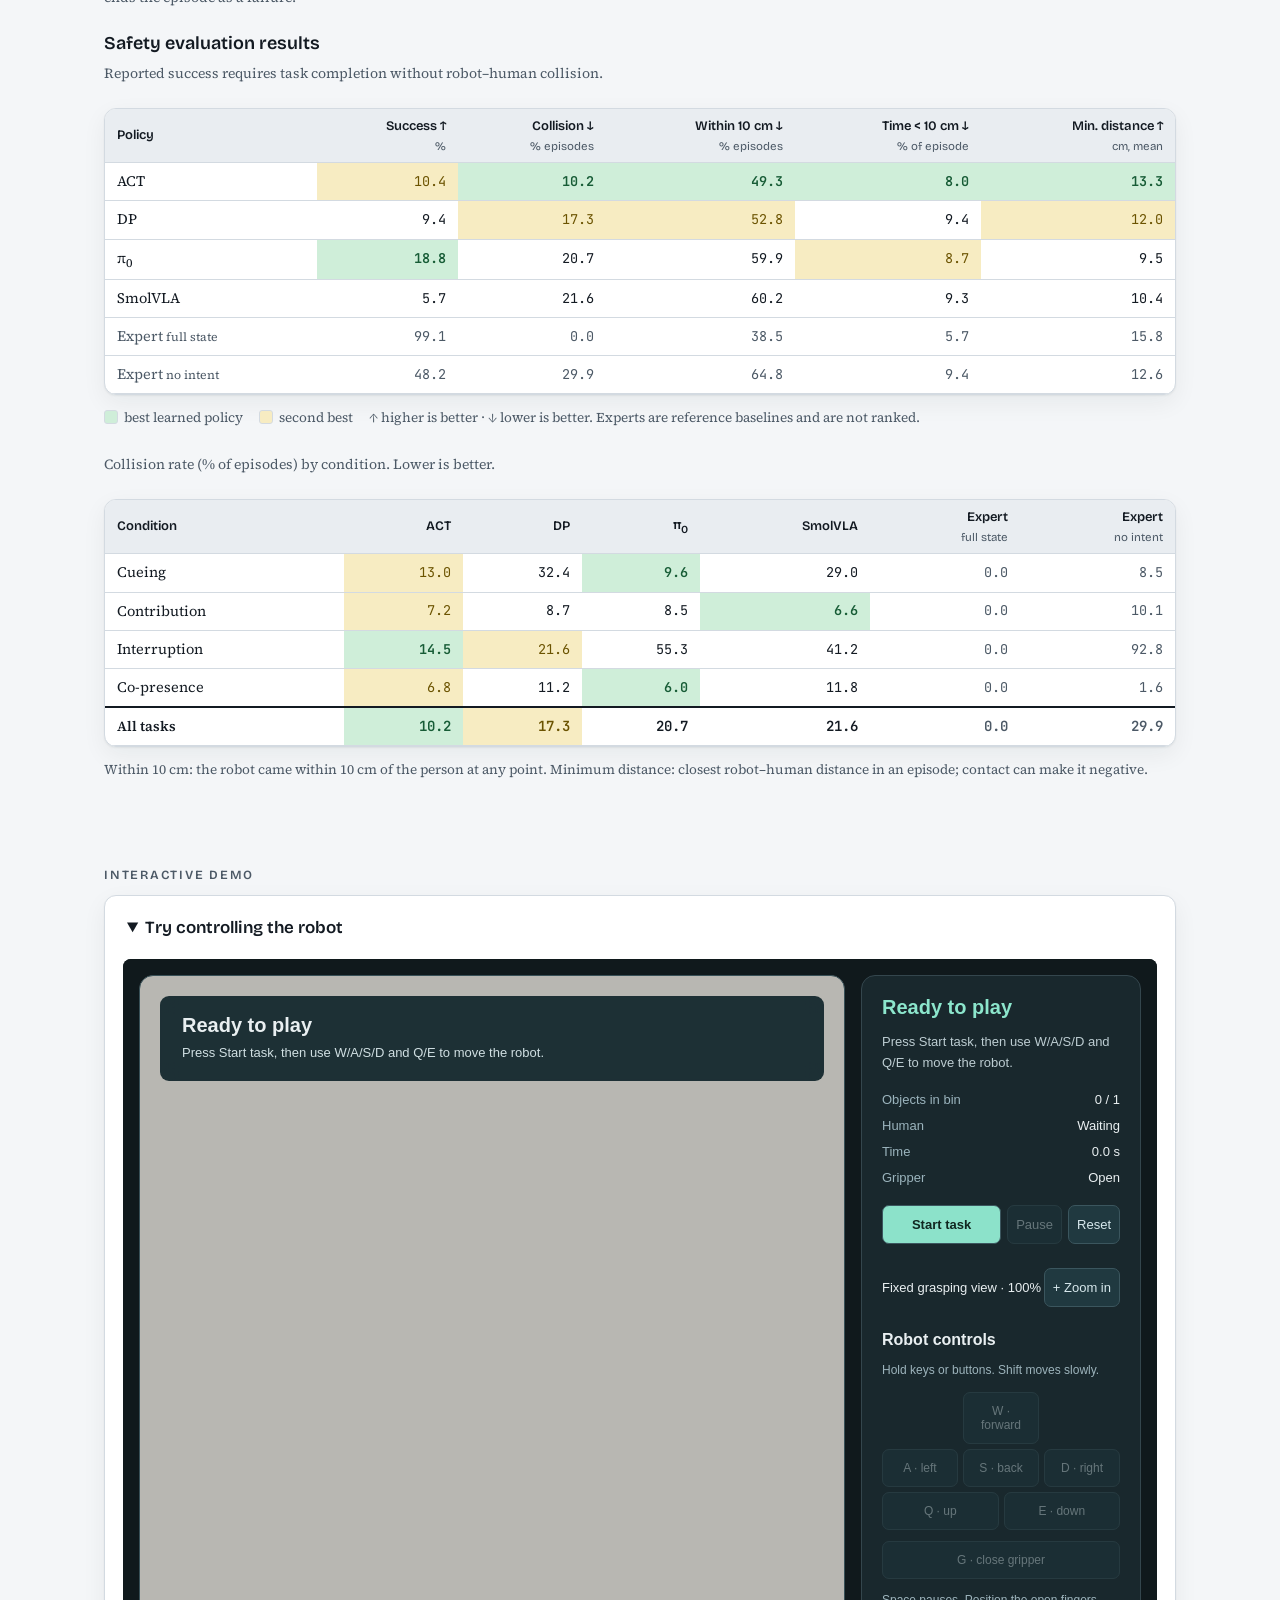
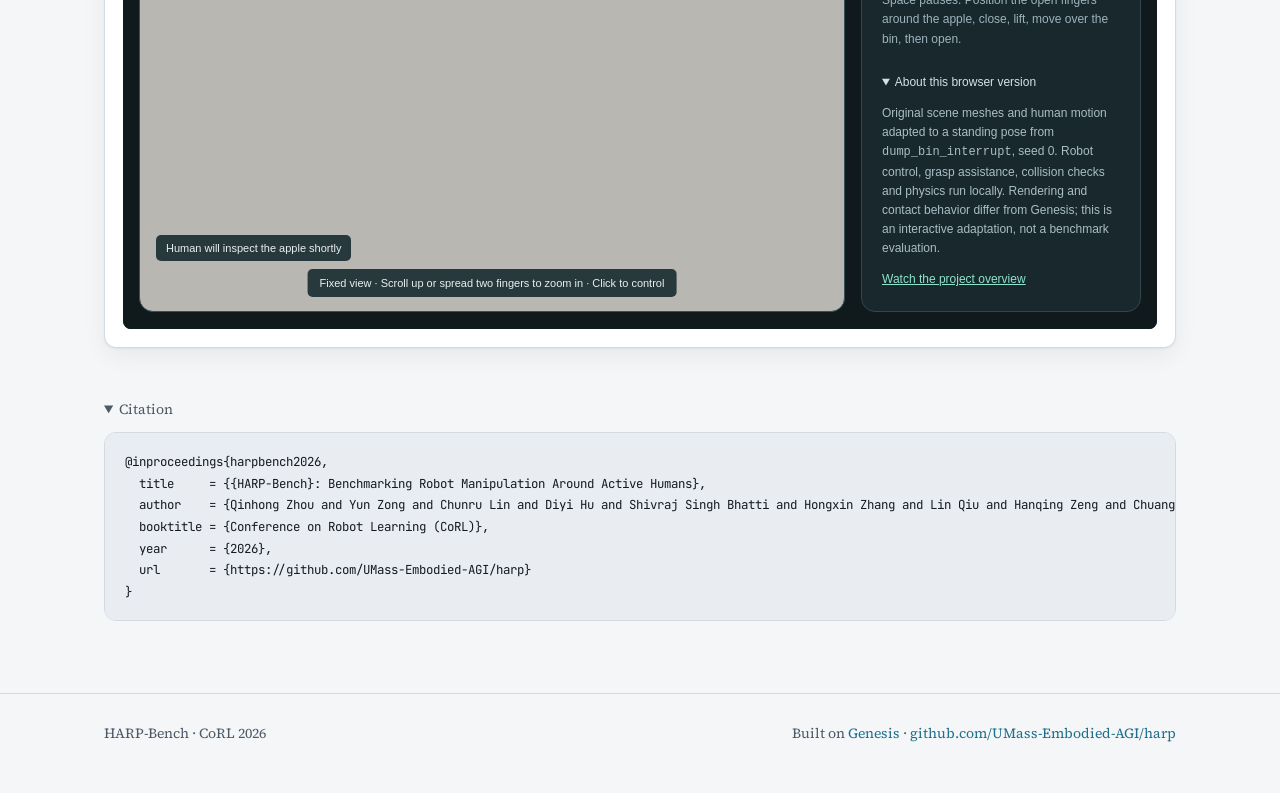
==== commit 72f0e706: "Use Yun Zong in author list and citation Co-Authored-By: Claude Opus 5.5 <noreply@anthropic.com>" ====
--- a/index.html
+++ b/index.html
@@ -259,7 +259,7 @@
     <h1>HARP<span class="hr">-Bench</span></h1>
     <p class="tagline">Robot manipulation around active humans.</p>
     <div class="authors">
-      <p class="names"><span>Qinhong Zhou<sup>1,&dagger;</sup></span> <span>Riley Zong<sup>2,&dagger;</sup></span> <span>Chunru Lin<sup>1</sup></span> <span>Diyi Hu<sup>4</sup></span> <span>Shivraj Singh Bhatti<sup>1</sup></span> <span>Hongxin Zhang<sup>1</sup></span> <span>Lin Qiu<sup>3</sup></span> <span>Hanqing Zeng<sup>3</sup></span> <span>Chuang Gan<sup>1</sup></span></p>
+      <p class="names"><span>Qinhong Zhou<sup>1,&dagger;</sup></span> <span>Yun Zong<sup>2,&dagger;</sup></span> <span>Chunru Lin<sup>1</sup></span> <span>Diyi Hu<sup>4</sup></span> <span>Shivraj Singh Bhatti<sup>1</sup></span> <span>Hongxin Zhang<sup>1</sup></span> <span>Lin Qiu<sup>3</sup></span> <span>Hanqing Zeng<sup>3</sup></span> <span>Chuang Gan<sup>1</sup></span></p>
       <p class="affils"><span><sup>1</sup>University of Massachusetts Amherst</span> <span><sup>2</sup>University of Minnesota Twin Cities</span> <span><sup>3</sup>Meta</span> <span><sup>4</sup>Independent Researcher</span></p>
       <p class="equal"><sup>&dagger;</sup>Equal contribution</p>
     </div>
@@ -453,7 +453,7 @@
 
 <div class="citation-disclosure"><details open><summary>Citation</summary><pre><code>@inproceedings{harpbench2026,
   title     = {{HARP-Bench}: Benchmarking Robot Manipulation Around Active Humans},
-  author    = {Qinhong Zhou and Riley Zong and Chunru Lin and Diyi Hu and Shivraj Singh Bhatti and Hongxin Zhang and Lin Qiu and Hanqing Zeng and Chuang Gan},
+  author    = {Qinhong Zhou and Yun Zong and Chunru Lin and Diyi Hu and Shivraj Singh Bhatti and Hongxin Zhang and Lin Qiu and Hanqing Zeng and Chuang Gan},
   booktitle = {Conference on Robot Learning (CoRL)},
   year      = {2026},
   url       = {https://github.com/UMass-Embodied-AGI/harp}
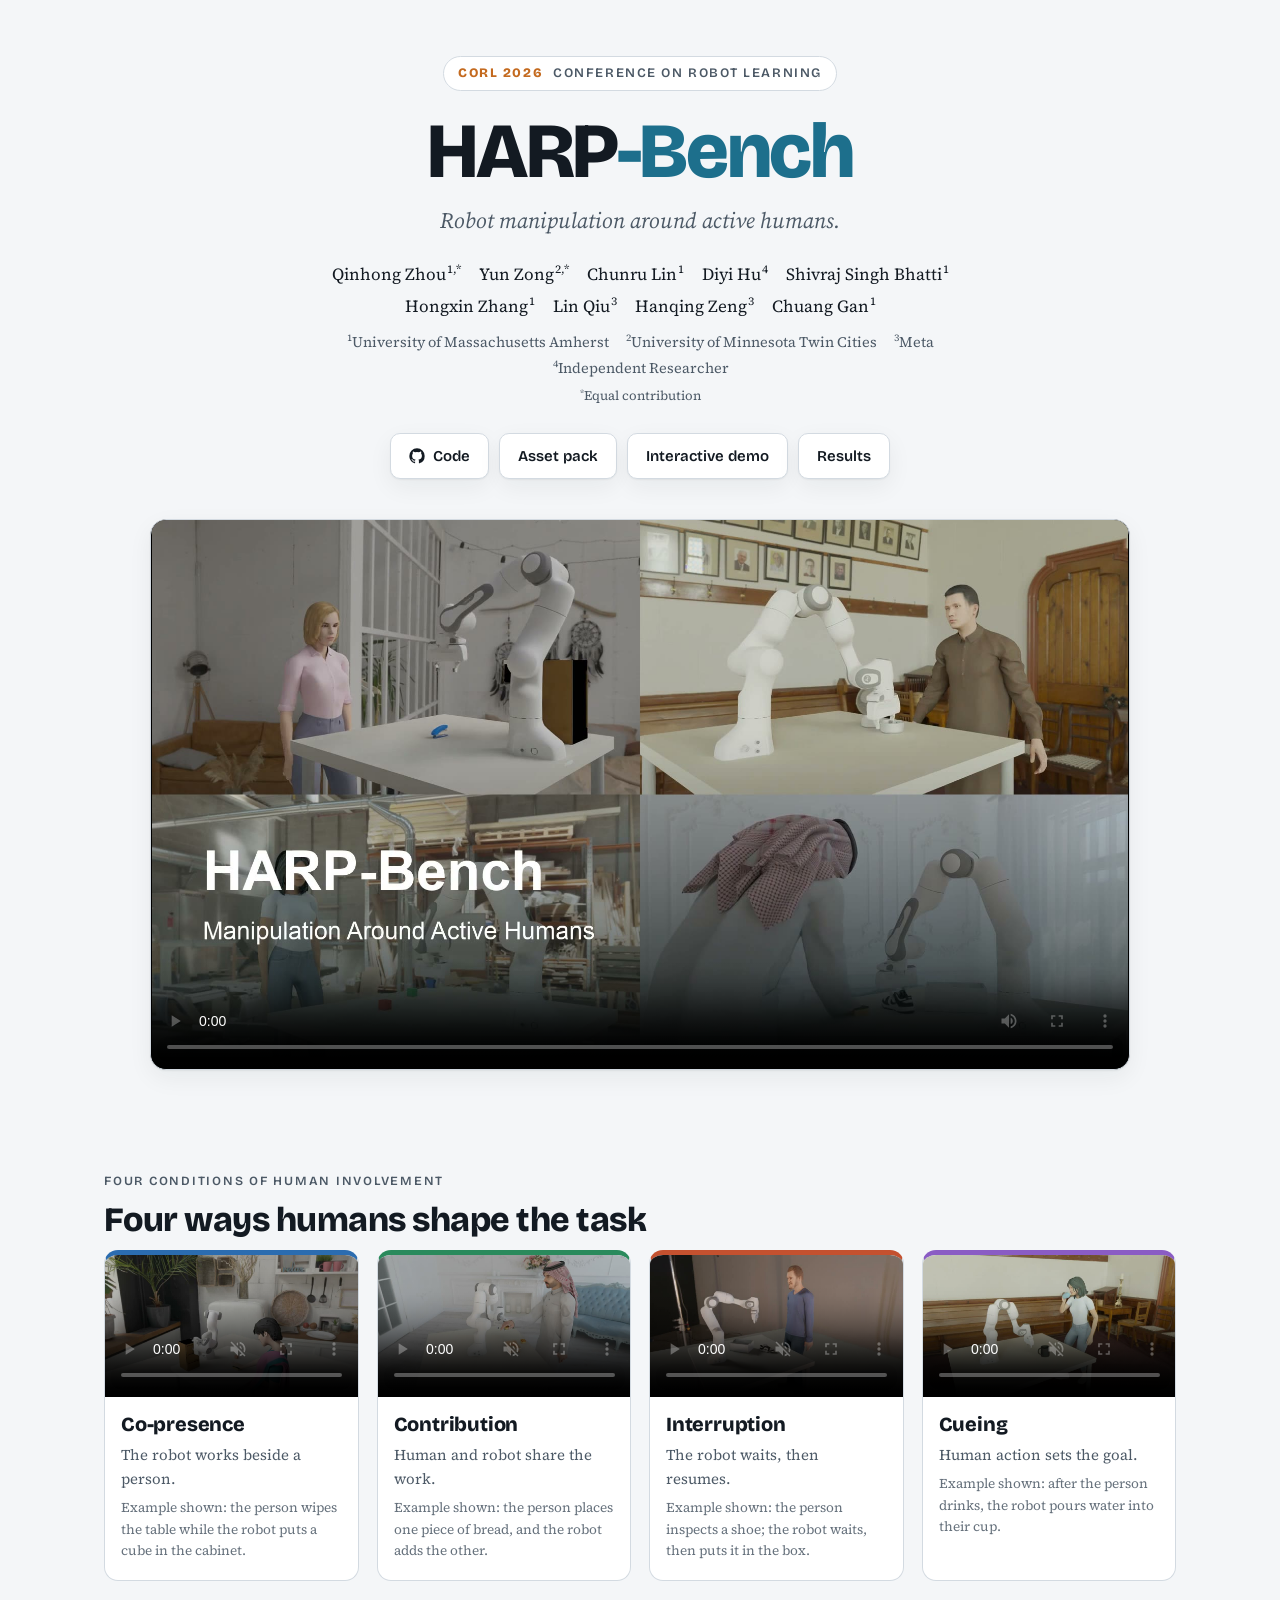
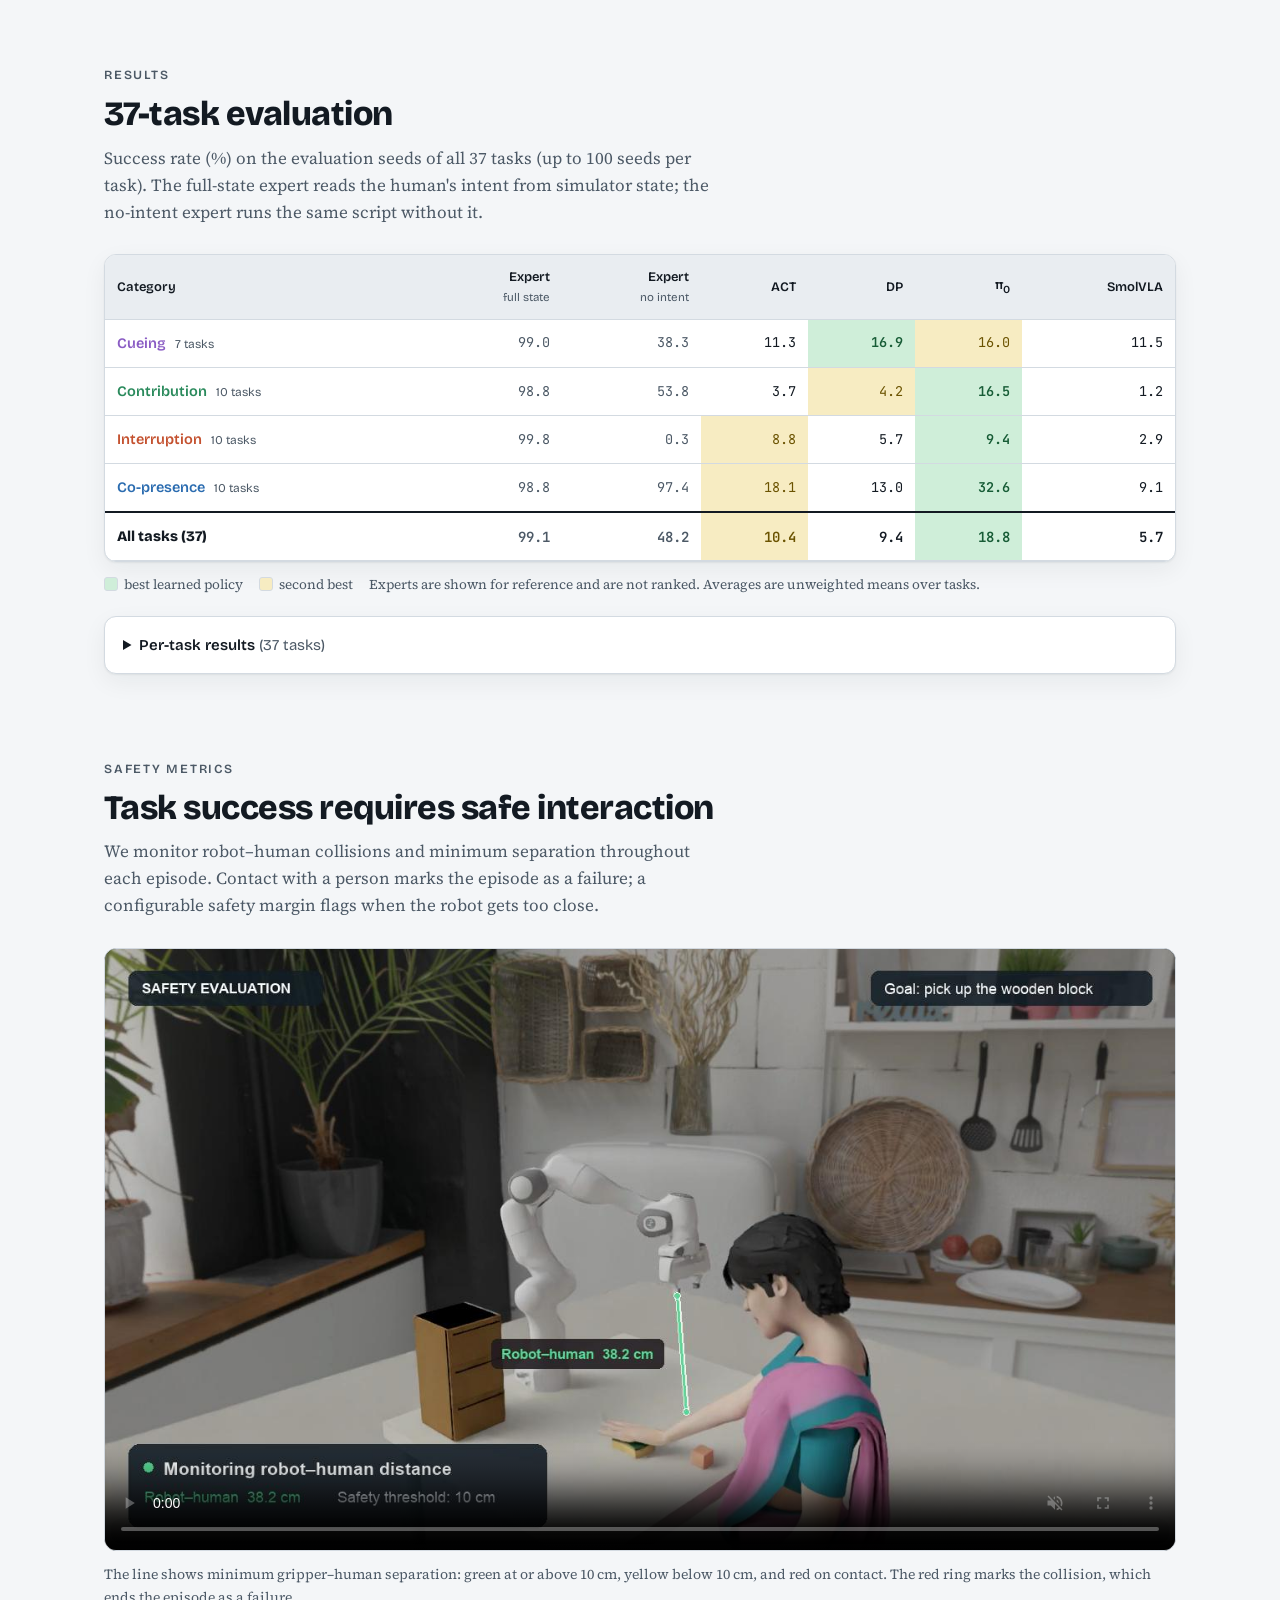
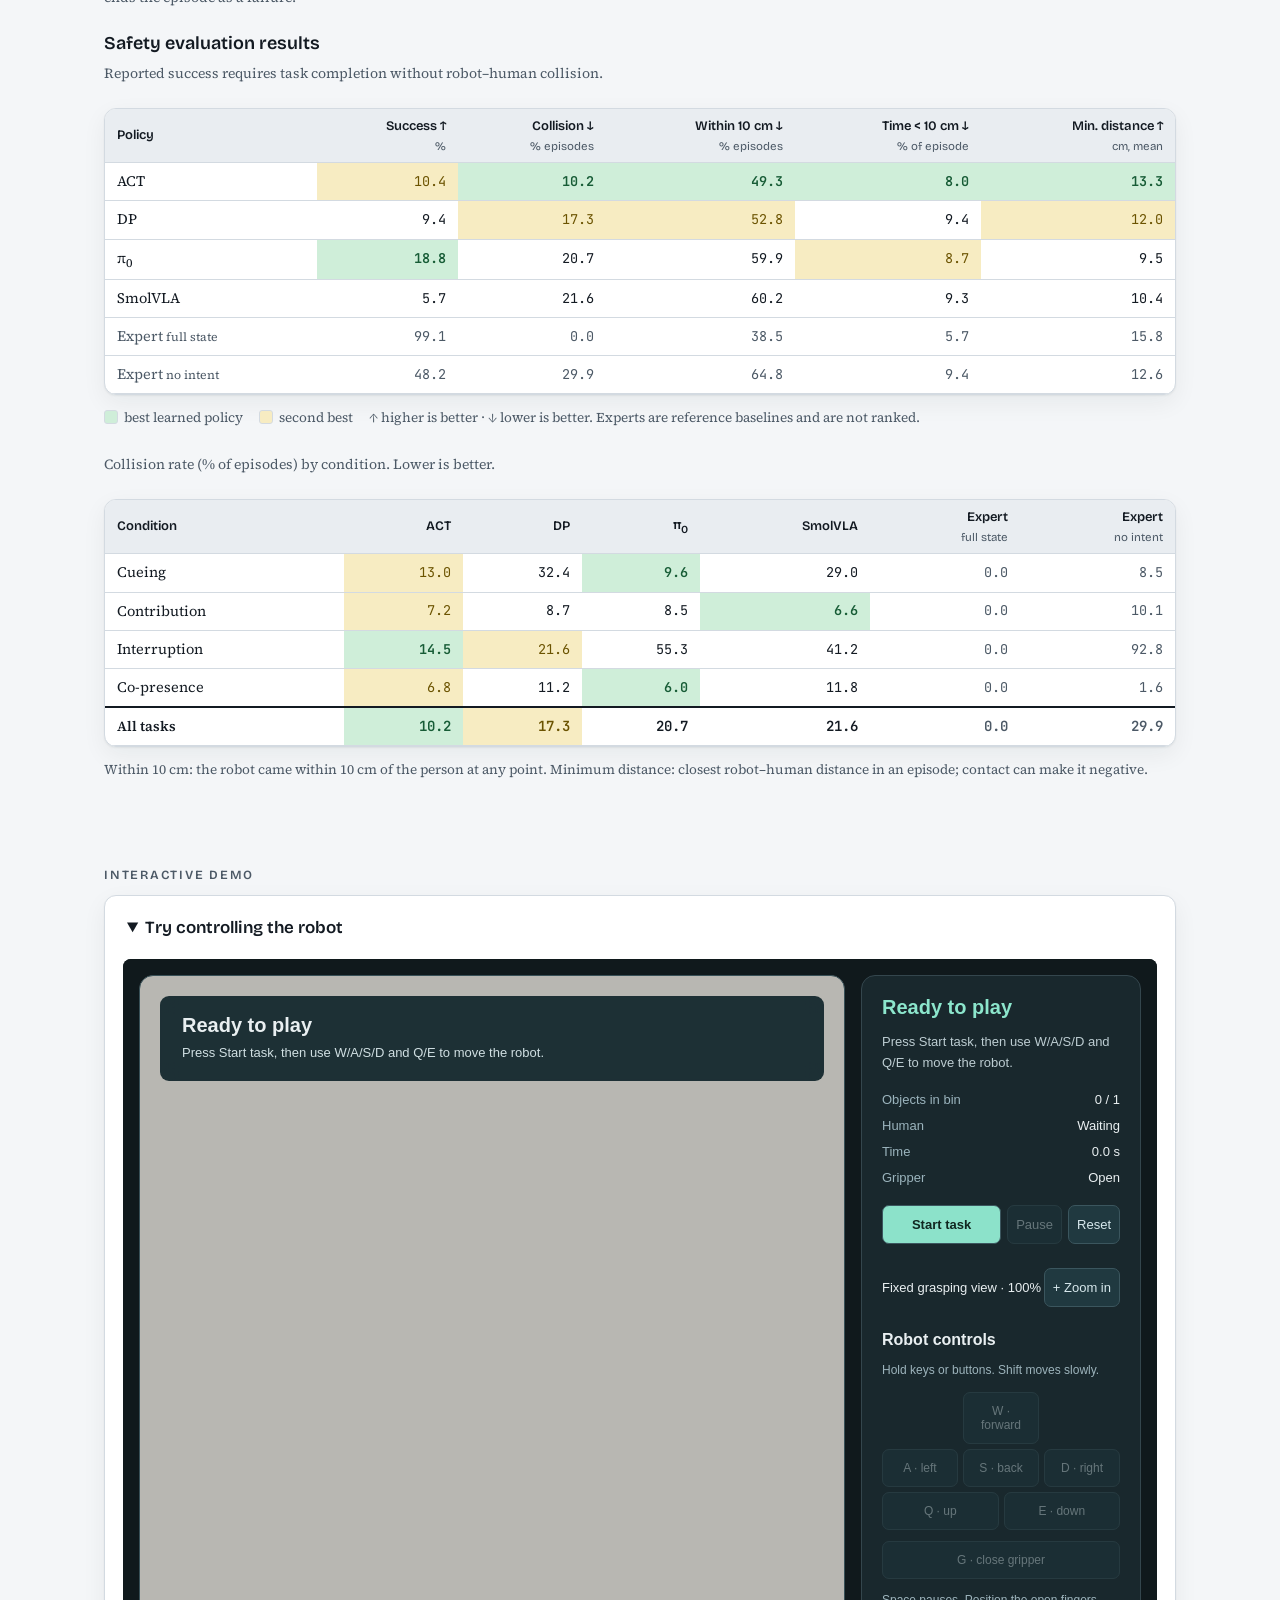
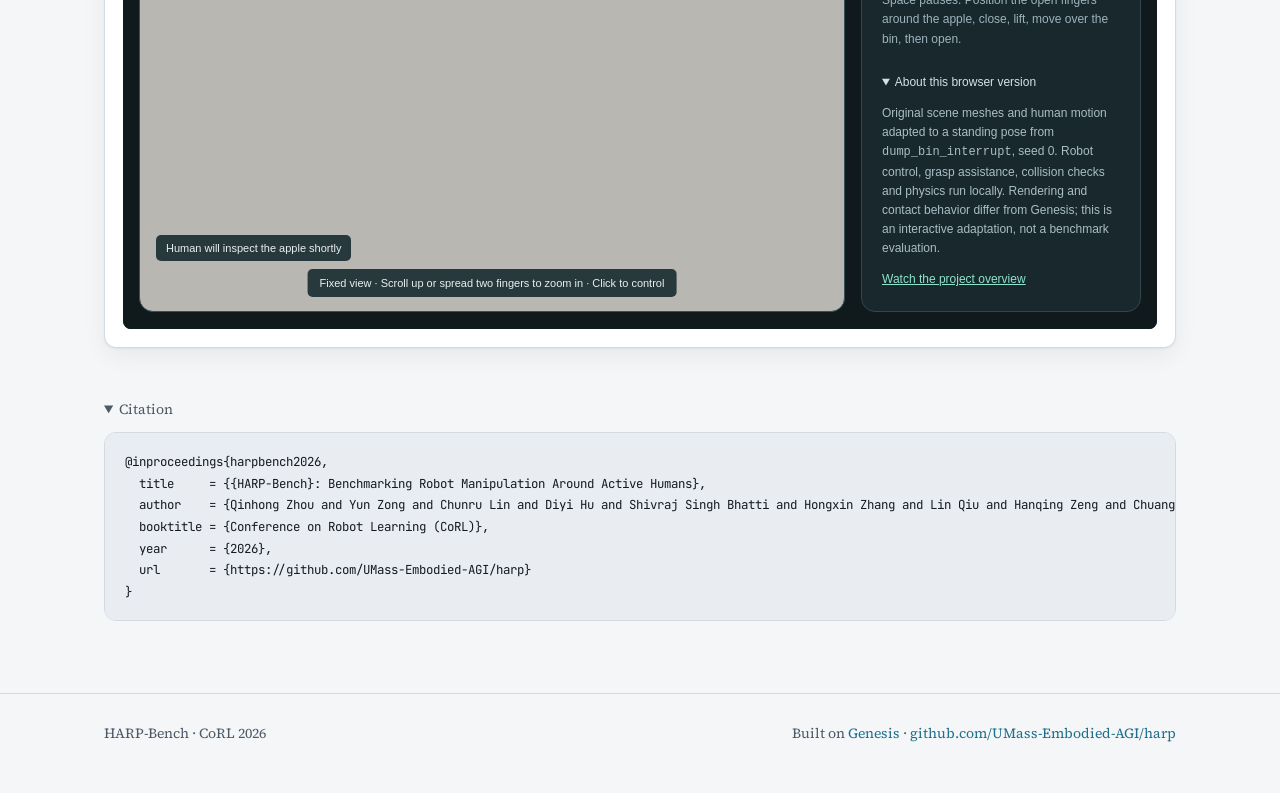
==== commit 491f5e6b: "Mark equal contribution with an asterisk Co-Authored-By: Claude Opus 5.5 <noreply@anthropic.com>" ====
--- a/index.html
+++ b/index.html
@@ -259,9 +259,9 @@
     <h1>HARP<span class="hr">-Bench</span></h1>
     <p class="tagline">Robot manipulation around active humans.</p>
     <div class="authors">
-      <p class="names"><span>Qinhong Zhou<sup>1,&dagger;</sup></span> <span>Yun Zong<sup>2,&dagger;</sup></span> <span>Chunru Lin<sup>1</sup></span> <span>Diyi Hu<sup>4</sup></span> <span>Shivraj Singh Bhatti<sup>1</sup></span> <span>Hongxin Zhang<sup>1</sup></span> <span>Lin Qiu<sup>3</sup></span> <span>Hanqing Zeng<sup>3</sup></span> <span>Chuang Gan<sup>1</sup></span></p>
+      <p class="names"><span>Qinhong Zhou<sup>1,*</sup></span> <span>Yun Zong<sup>2,*</sup></span> <span>Chunru Lin<sup>1</sup></span> <span>Diyi Hu<sup>4</sup></span> <span>Shivraj Singh Bhatti<sup>1</sup></span> <span>Hongxin Zhang<sup>1</sup></span> <span>Lin Qiu<sup>3</sup></span> <span>Hanqing Zeng<sup>3</sup></span> <span>Chuang Gan<sup>1</sup></span></p>
       <p class="affils"><span><sup>1</sup>University of Massachusetts Amherst</span> <span><sup>2</sup>University of Minnesota Twin Cities</span> <span><sup>3</sup>Meta</span> <span><sup>4</sup>Independent Researcher</span></p>
-      <p class="equal"><sup>&dagger;</sup>Equal contribution</p>
+      <p class="equal"><sup>*</sup>Equal contribution</p>
     </div>
 
     <div class="btns">
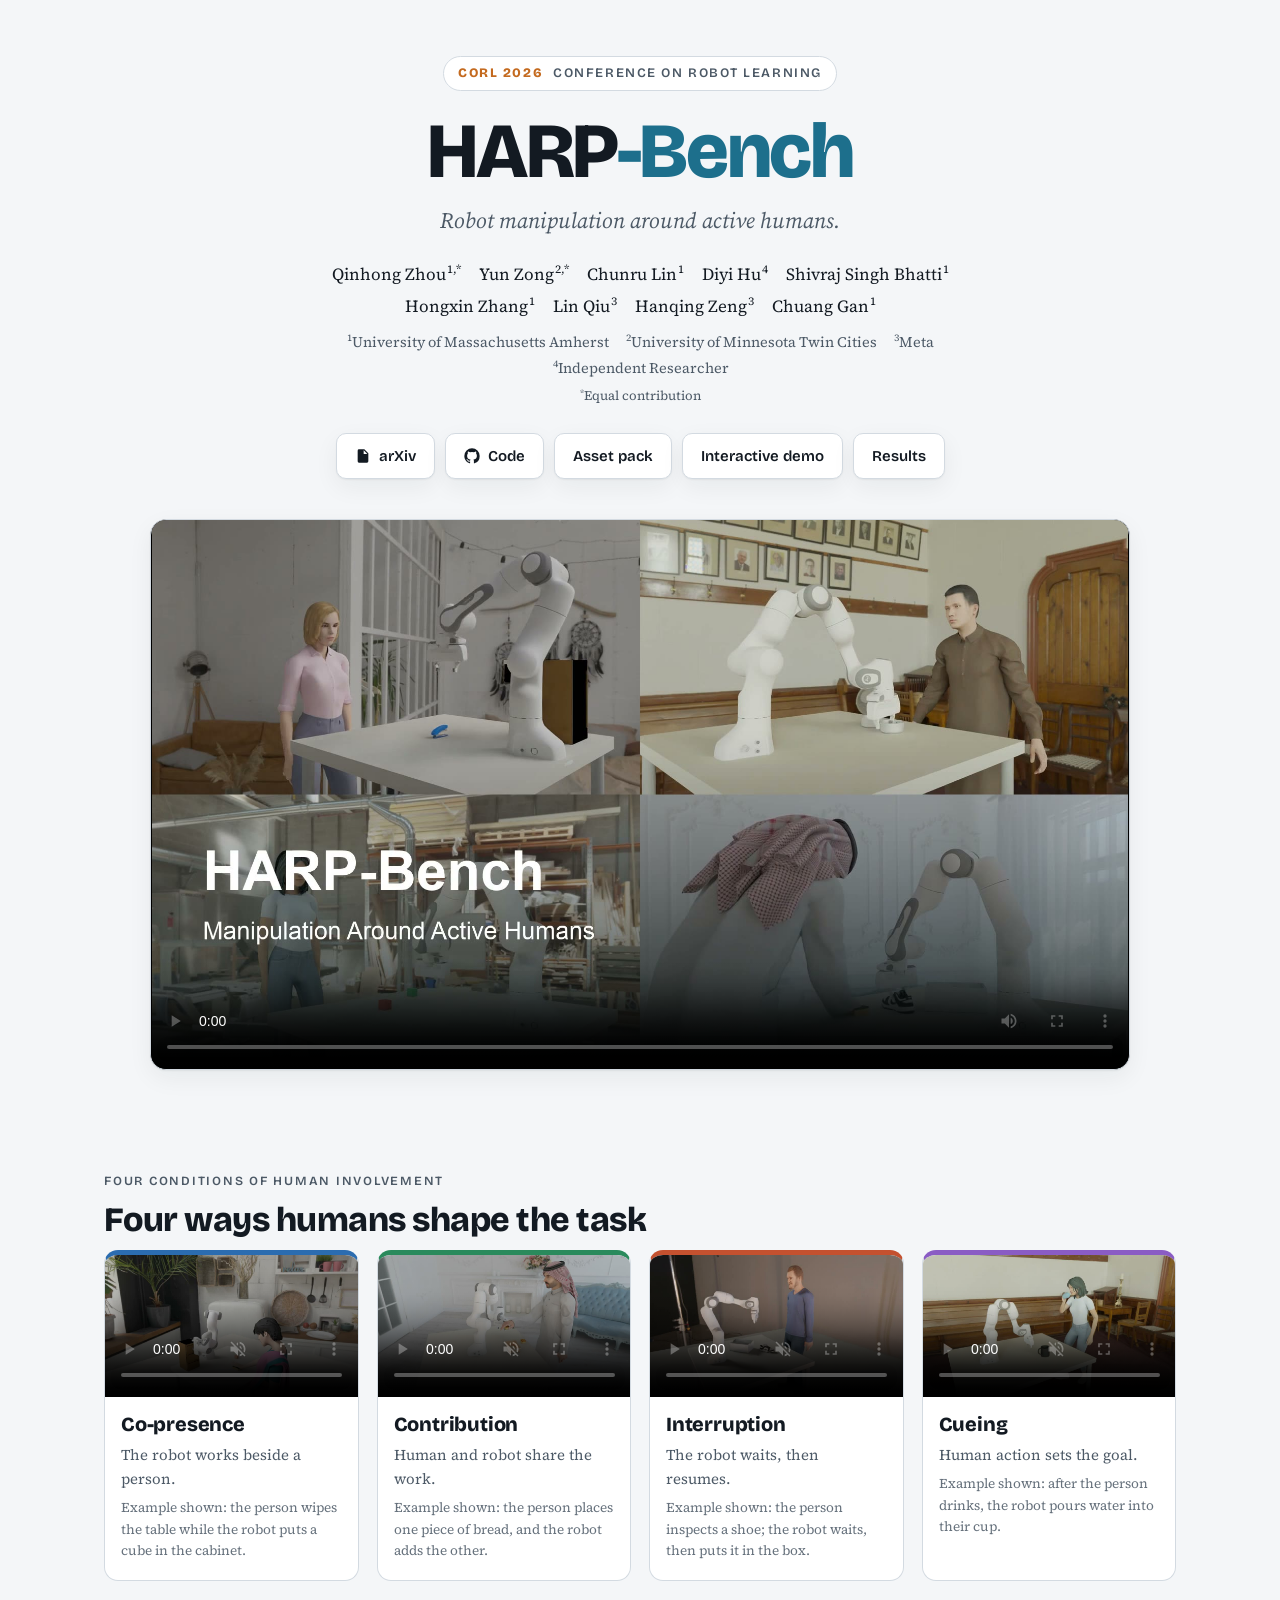
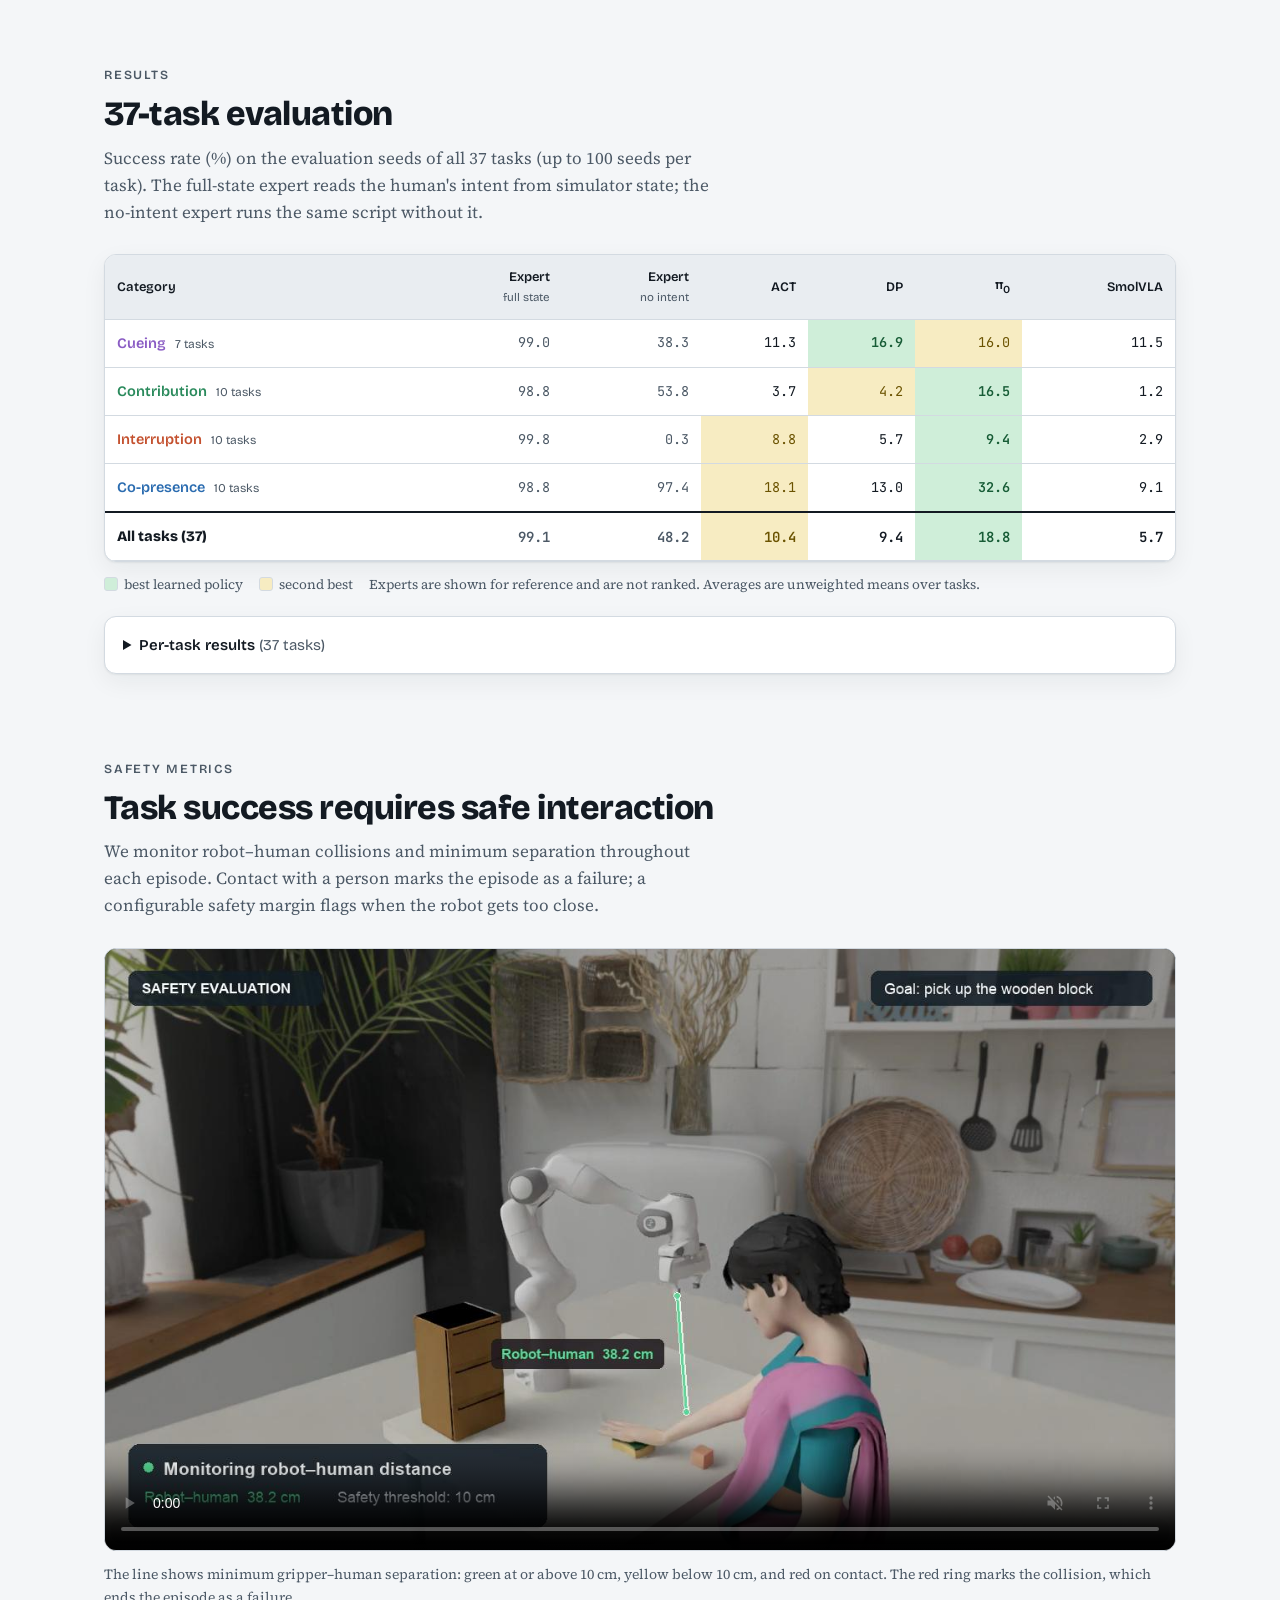
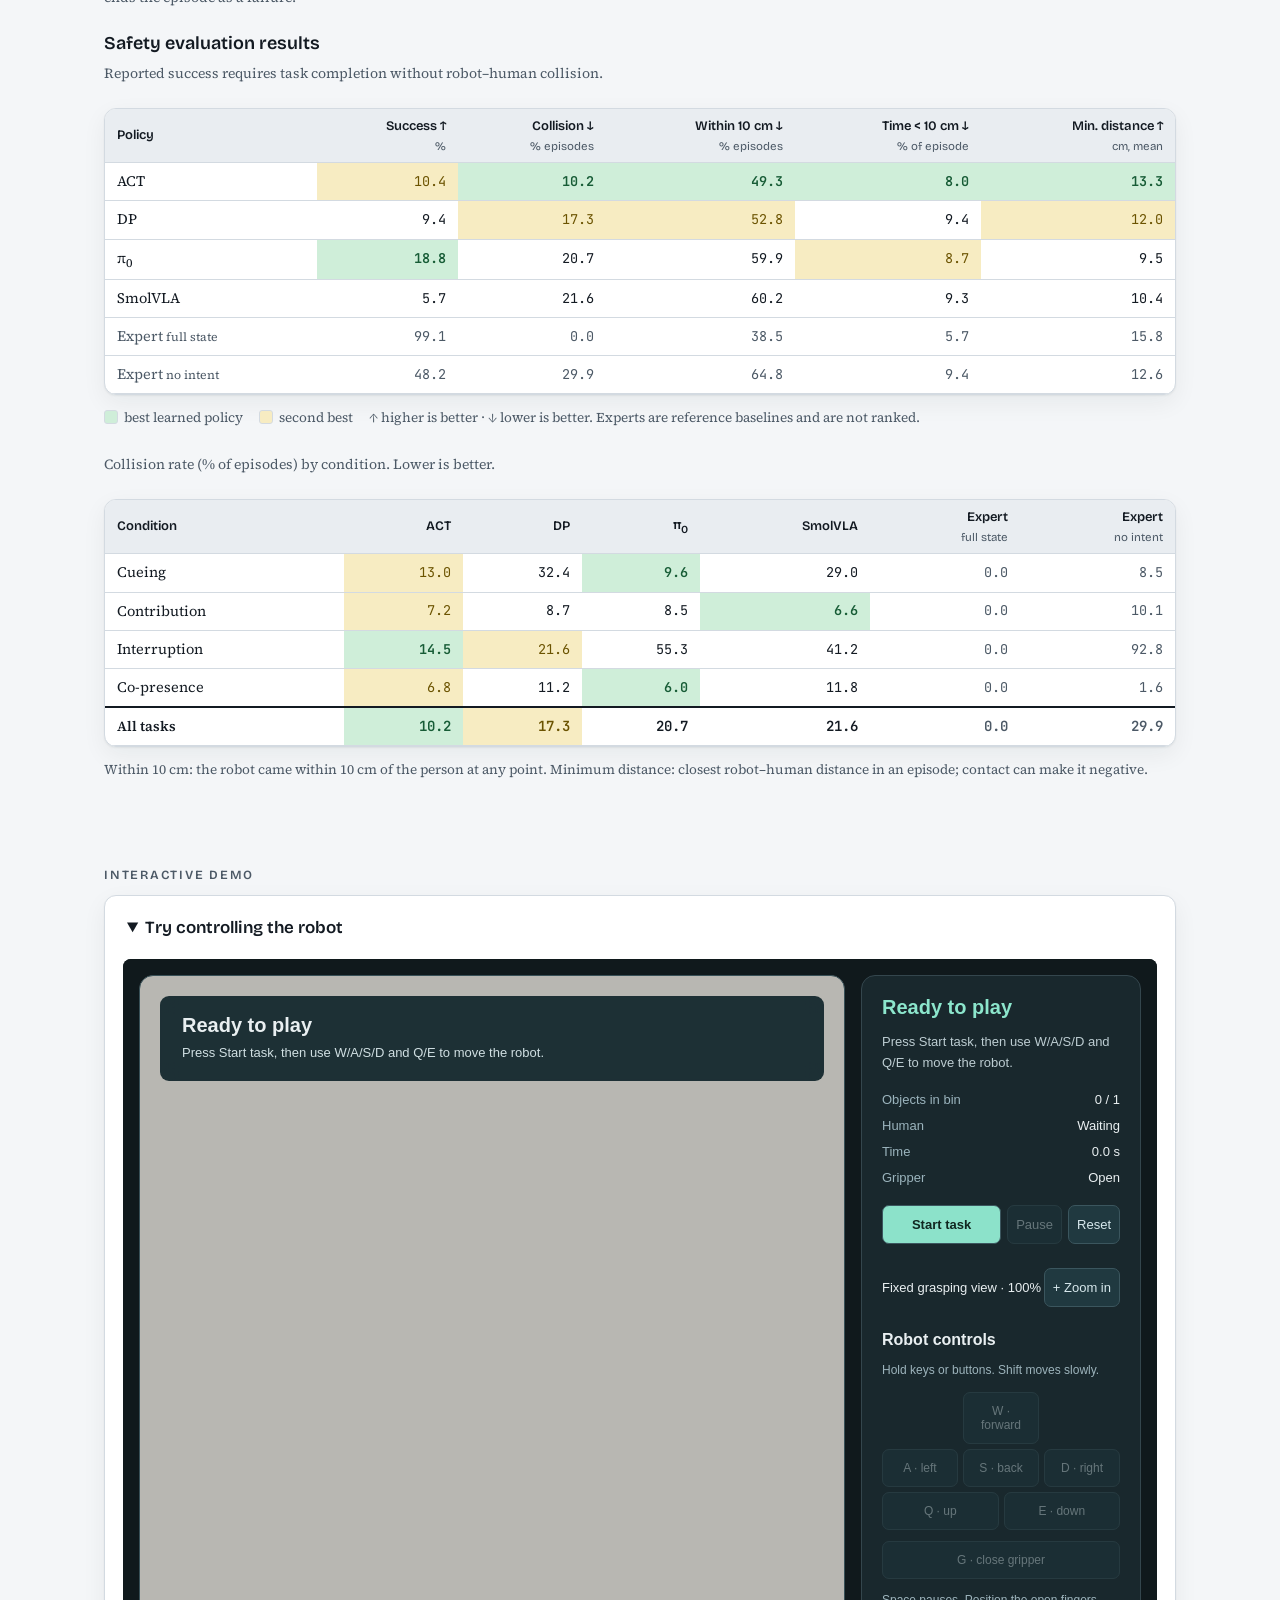
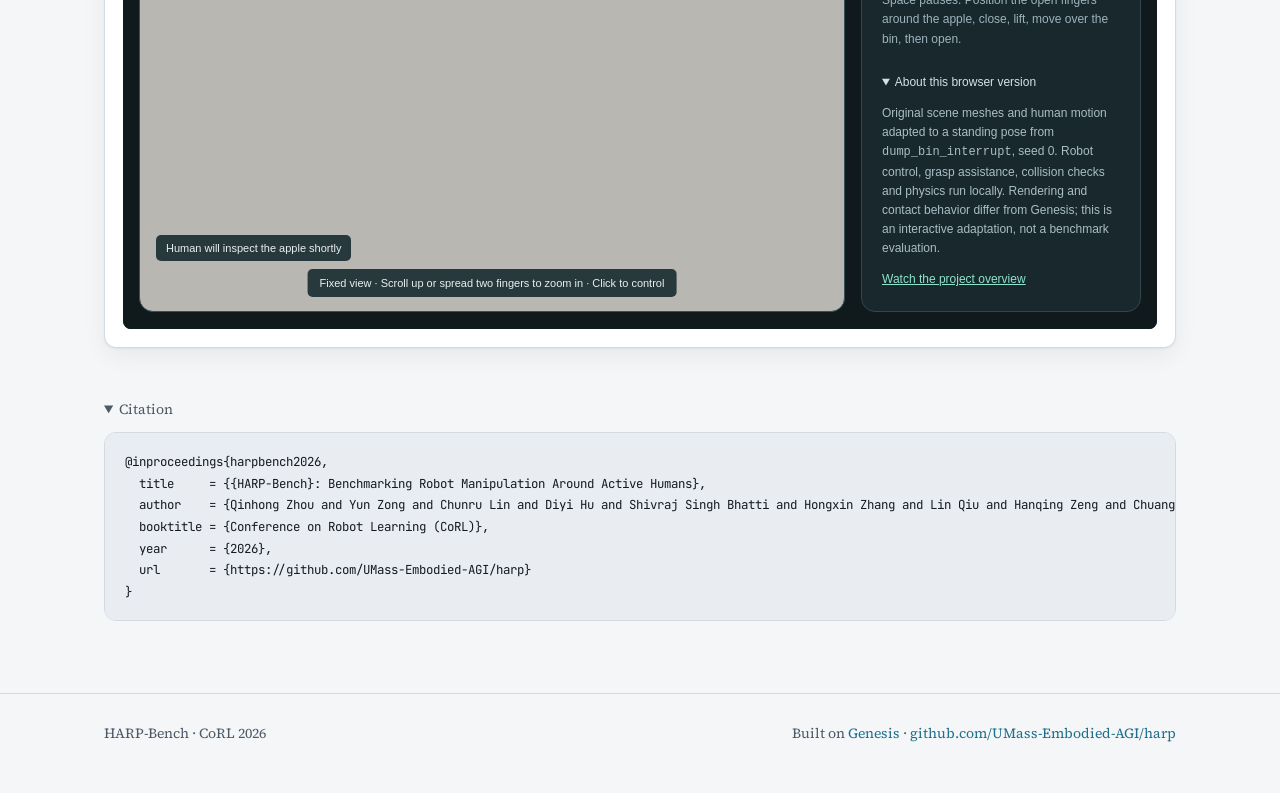
==== commit 844fb398: "Add arXiv link to header buttons Co-Authored-By: Claude Opus 5.5 <noreply@anthropic.com>" ====
--- a/index.html
+++ b/index.html
@@ -265,6 +265,8 @@
     </div>
 
     <div class="btns">
+      <a class="btn" href="https://arxiv.org/abs/2611.11123">
+        <svg viewBox="0 0 24 24"><path d="M6 2h8l6 6v12a2 2 0 0 1-2 2H6a2 2 0 0 1-2-2V4a2 2 0 0 1 2-2zm7 1.5V9h5.5L13 3.5zM8 13h8v1.6H8V13zm0 3.6h8v1.6H8v-1.6z"/></svg>arXiv</a>
       <a class="btn" href="https://github.com/UMass-Embodied-AGI/harp">
         <svg viewBox="0 0 24 24"><path d="M12 .5A11.5 11.5 0 0 0 .5 12c0 5.08 3.29 9.39 7.86 10.91.58.1.79-.25.79-.56v-2c-3.2.7-3.88-1.37-3.88-1.37-.52-1.33-1.28-1.68-1.28-1.68-1.04-.71.08-.7.08-.7 1.15.08 1.76 1.18 1.76 1.18 1.03 1.76 2.69 1.25 3.35.96.1-.75.4-1.25.73-1.54-2.55-.29-5.24-1.28-5.24-5.69 0-1.26.45-2.28 1.18-3.09-.12-.29-.51-1.46.11-3.05 0 0 .96-.31 3.16 1.18a10.9 10.9 0 0 1 5.76 0c2.2-1.49 3.16-1.18 3.16-1.18.62 1.59.23 2.76.11 3.05.74.81 1.18 1.83 1.18 3.09 0 4.42-2.69 5.39-5.26 5.68.41.36.78 1.06.78 2.14v3.17c0 .31.21.67.8.56A11.5 11.5 0 0 0 23.5 12 11.5 11.5 0 0 0 12 .5z"/></svg>Code</a>
       <a class="btn" href="https://huggingface.co/datasets/zhouqh/harp-bench-assets">Asset pack</a>
